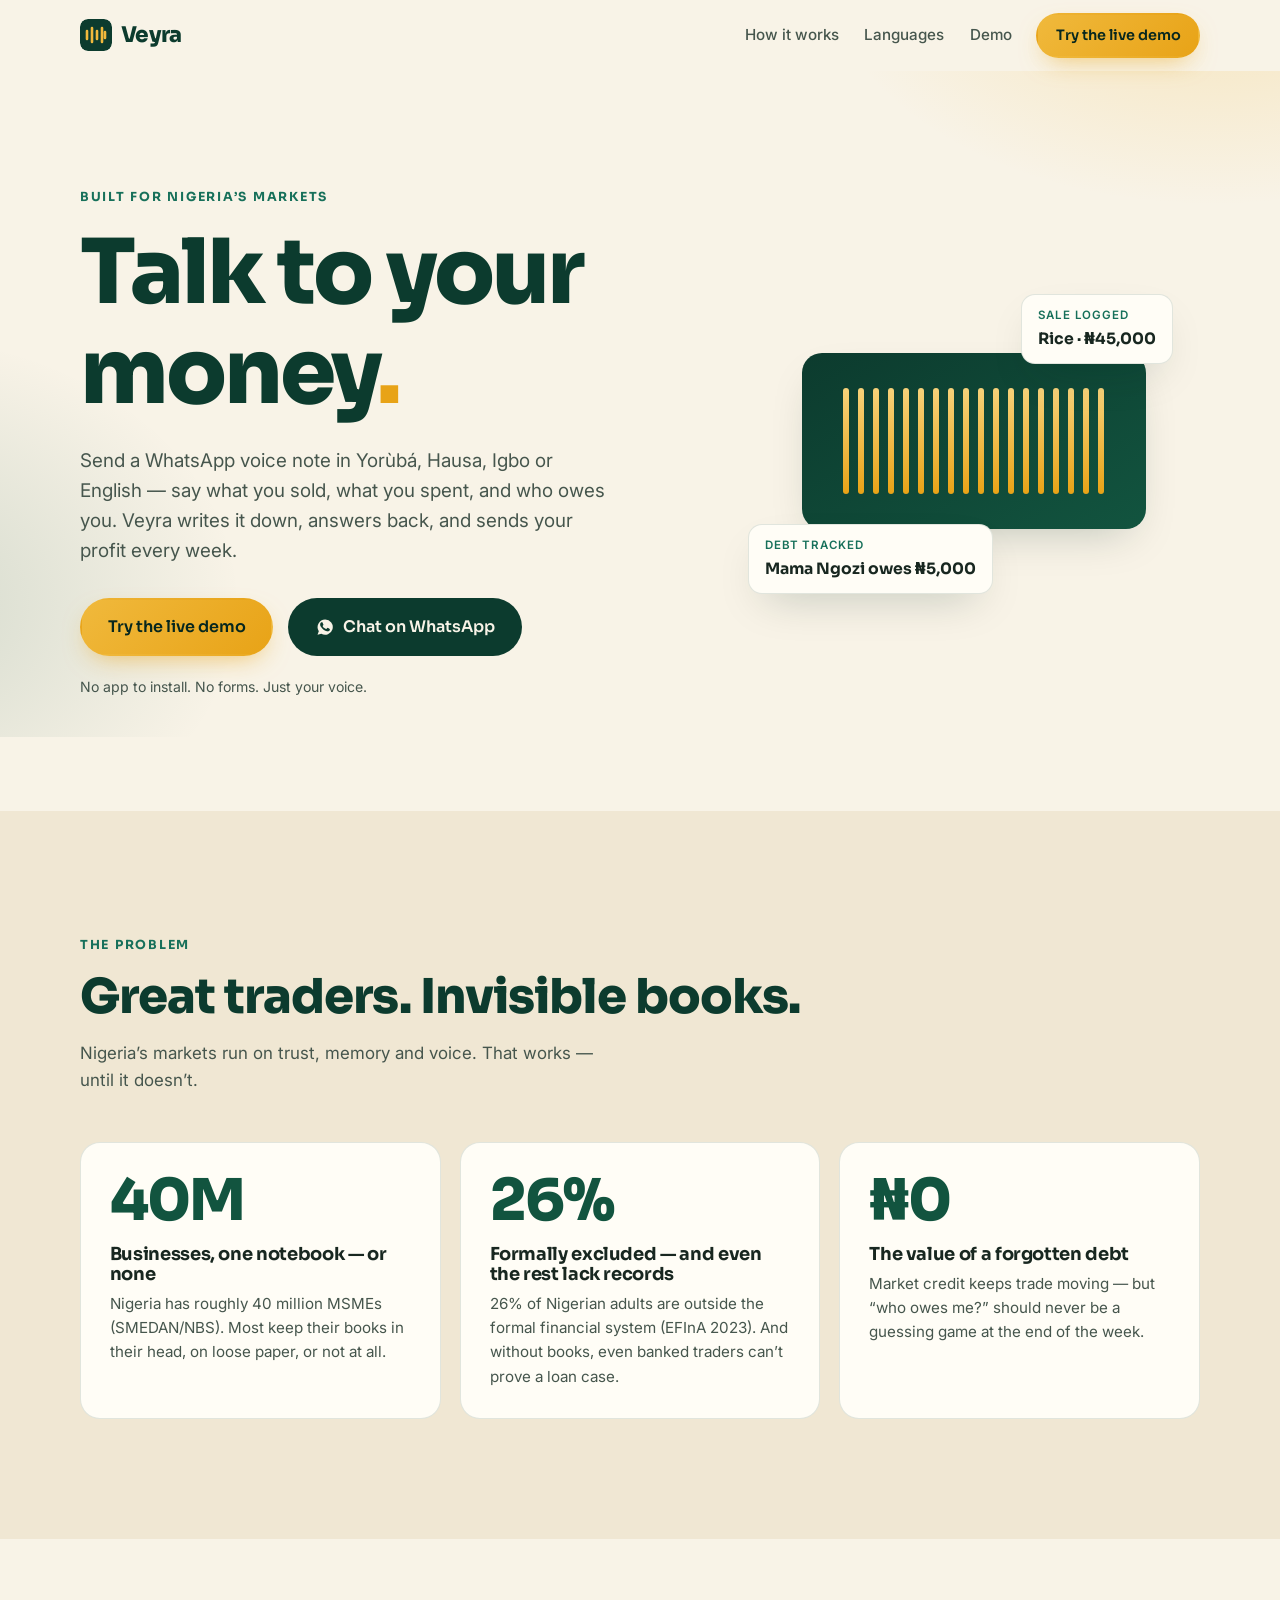
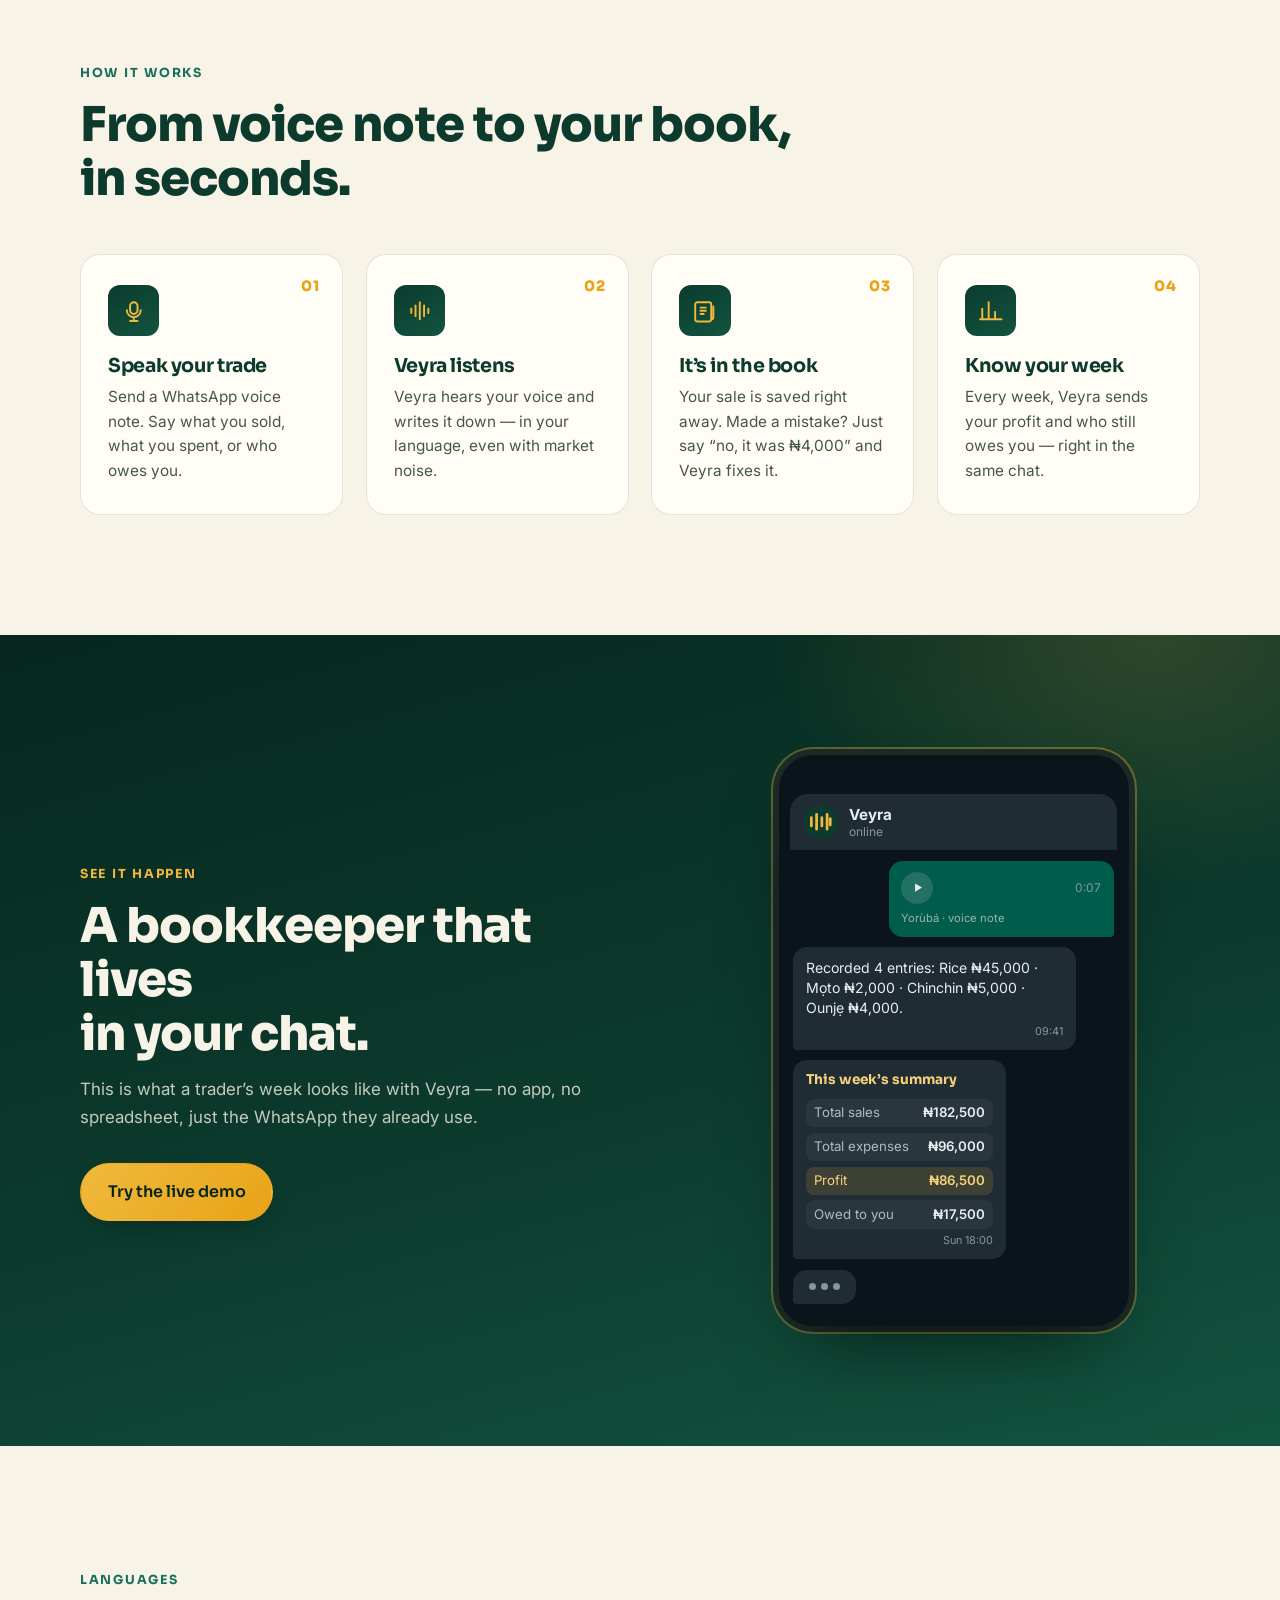
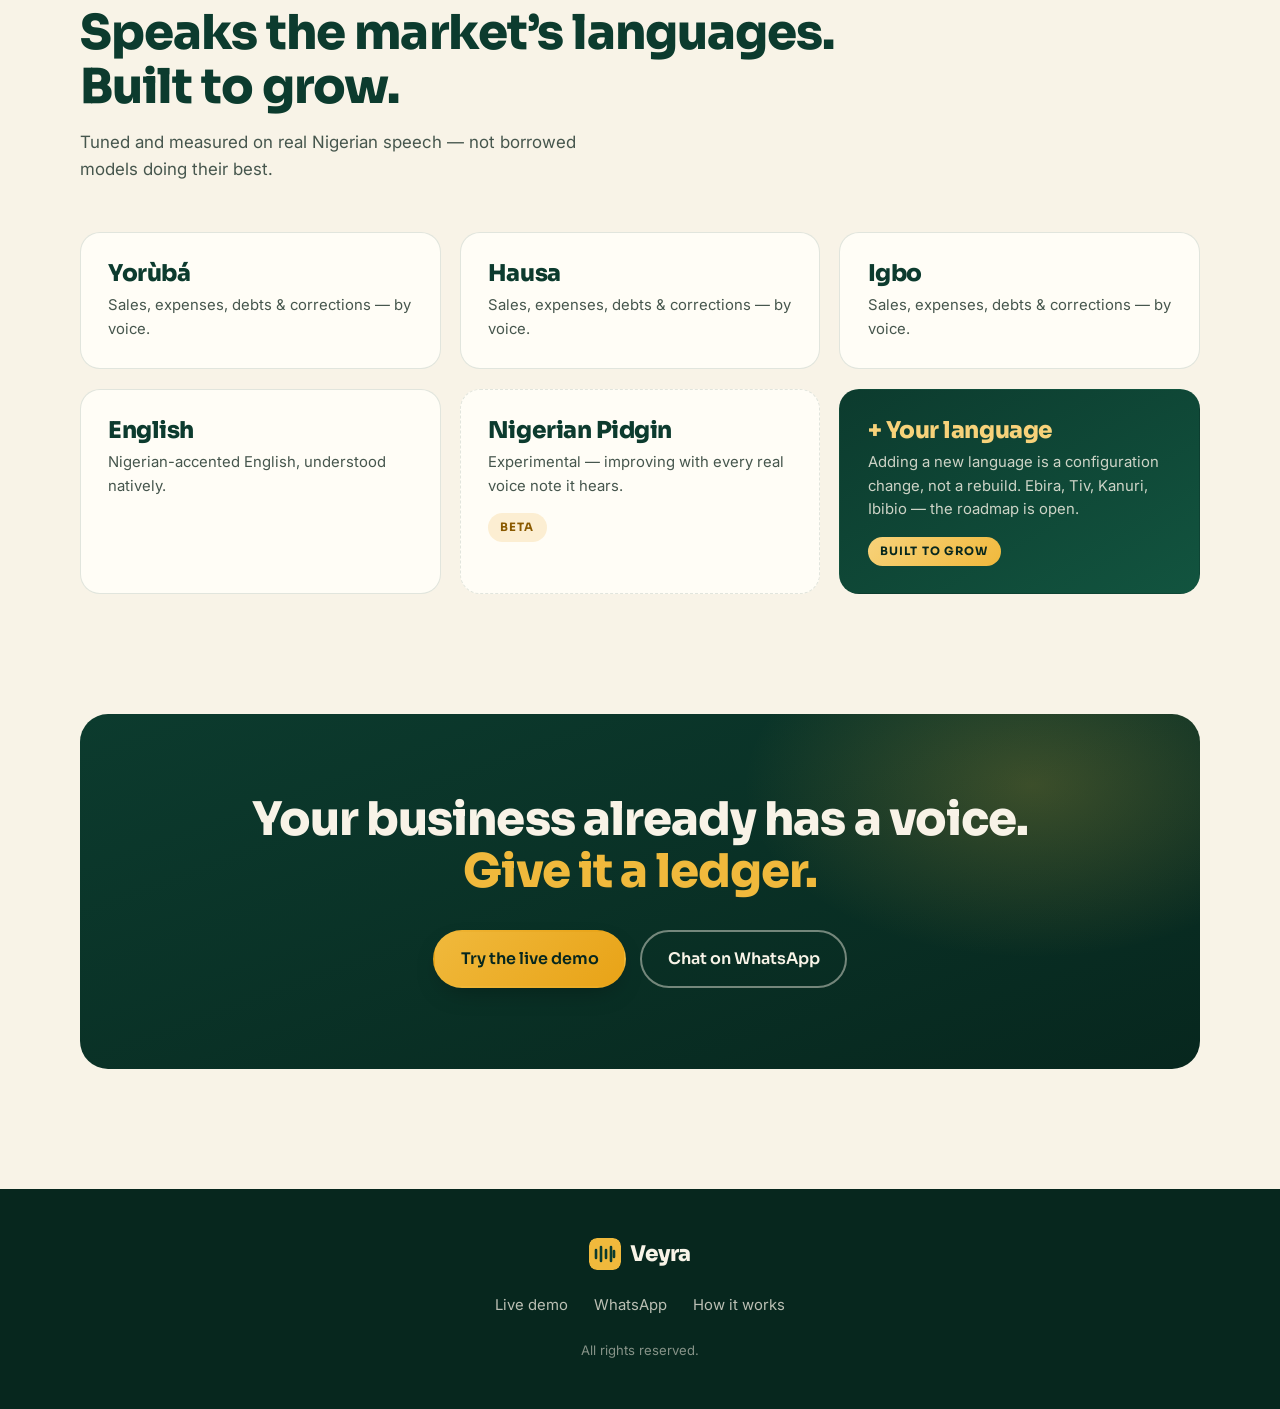
==== site/index.html @ c00db1eb "Build out Veyra: intents, debts, Yoruba support, WER validation, landing page - Rule-based intent cl" ====
<!DOCTYPE html>
<html lang="en">
<head>
  <meta charset="UTF-8" />
  <meta name="viewport" content="width=device-width, initial-scale=1.0" />
  <title>Veyra — Talk to your money</title>
  <meta name="description" content="Veyra is a WhatsApp voice-note bookkeeper for Nigerian market traders. Speak in Yorùbá, Hausa, Igbo or English — Veyra logs sales, expenses and debts, and sends a weekly profit summary." />

  <link rel="preconnect" href="https://fonts.googleapis.com" />
  <link rel="preconnect" href="https://fonts.gstatic.com" crossorigin />
  <link href="https://fonts.googleapis.com/css2?family=Sora:wght@400;600;700;800&family=Inter:wght@400;500;600&display=swap" rel="stylesheet" />
  <link rel="stylesheet" href="styles.css" />
  <link rel="icon" href="data:image/svg+xml,%3Csvg xmlns='http://www.w3.org/2000/svg' viewBox='0 0 32 32'%3E%3Crect width='32' height='32' rx='8' fill='%230C3B2E'/%3E%3Cpath d='M7 12v8M12 9v14M17 12v8M22 9v14M25 13v6' stroke='%23F0B93C' stroke-width='2.6' stroke-linecap='round'/%3E%3C/svg%3E" />
</head>
<body>

  <!-- ======================= Header ======================= -->
  <header class="site-header" id="siteHeader">
    <div class="container header-inner">
      <a class="wordmark" href="#top" aria-label="Veyra home">
        <svg class="wordmark-mark" viewBox="0 0 32 32" aria-hidden="true">
          <rect width="32" height="32" rx="8" fill="#0C3B2E"/>
          <path d="M7 12v8M12 9v14M17 12v8M22 9v14M25 13v6" stroke="#F0B93C" stroke-width="2.6" stroke-linecap="round"/>
        </svg>
        <span class="wordmark-text">Veyra</span>
      </a>
      <nav class="header-nav" aria-label="Primary">
        <a href="#how">How it works</a>
        <a href="#languages">Languages</a>
        <a href="#demo-teaser">Demo</a>
      </nav>
      <a class="btn btn-small btn-primary" href="/demo">Try the live demo</a>
    </div>
  </header>

  <main id="top">

    <!-- ======================= 1. Hero ======================= -->
    <section class="hero">
      <div class="hero-glow" aria-hidden="true"></div>
      <div class="container hero-inner">
        <div class="hero-copy">
          <p class="eyebrow reveal">Built for Nigeria&rsquo;s markets</p>
          <h1 class="hero-title reveal">Talk to your<br />money<span class="gold-dot">.</span></h1>
          <p class="hero-sub reveal">
            Send a WhatsApp voice note in Yorùbá, Hausa, Igbo or English — say what you
            sold, what you spent, and who owes you. Veyra writes it down, answers back,
            and sends your profit every week.
          </p>
          <div class="hero-ctas reveal">
            <a class="btn btn-primary" href="/demo">Try the live demo</a>
            <!-- TODO(placeholder): replace href="#" with your wa.me link, e.g. https://wa.me/234XXXXXXXXXX -->
            <a class="btn btn-whatsapp" href="#" data-whatsapp-placeholder>
              <svg viewBox="0 0 24 24" aria-hidden="true"><path fill="currentColor" d="M12.04 2a9.9 9.9 0 0 0-8.4 15.2L2 22l4.9-1.6A9.9 9.9 0 1 0 12.04 2Zm5.8 14.1c-.24.68-1.4 1.3-1.95 1.35-.5.05-1.13.24-3.8-.8-3.2-1.26-5.25-4.55-5.4-4.76-.16-.21-1.3-1.73-1.3-3.3 0-1.57.82-2.34 1.11-2.66.29-.32.64-.4.85-.4h.61c.2 0 .46-.07.71.55.26.64.87 2.2.95 2.36.08.16.13.35.02.56-.1.21-.16.34-.31.53-.16.19-.33.42-.47.56-.16.15-.32.32-.14.63.18.32.8 1.3 1.71 2.12 1.18 1.05 2.17 1.37 2.48 1.53.31.15.5.13.68-.08.19-.21.79-.9.99-1.22.21-.31.42-.26.7-.15.29.1 1.83.86 2.14 1.02.32.16.53.24.6.37.08.14.08.79-.16 1.57Z"/></svg>
              Chat on WhatsApp
            </a>
          </div>
          <p class="hero-note reveal">No app to install. No forms. Just your voice.</p>
        </div>

        <div class="hero-art reveal" aria-hidden="true">
          <div class="hero-wave">
            <span></span><span></span><span></span><span></span><span></span><span></span>
            <span></span><span></span><span></span><span></span><span></span><span></span>
            <span></span><span></span><span></span><span></span><span></span><span></span>
          </div>
          <div class="float-card float-card-a">
            <span class="float-card-label">Sale logged</span>
            <strong>Rice &middot; ₦45,000</strong>
          </div>
          <div class="float-card float-card-b">
            <span class="float-card-label">Debt tracked</span>
            <strong>Mama Ngozi owes ₦5,000</strong>
          </div>
        </div>
      </div>
    </section>

    <!-- ======================= 2. Problem / stats ======================= -->
    <section class="section problem">
      <div class="container">
        <p class="eyebrow reveal">The problem</p>
        <h2 class="section-title reveal">Great traders. Invisible books.</h2>
        <p class="section-sub reveal">
          Nigeria&rsquo;s markets run on trust, memory and voice. That works — until it doesn&rsquo;t.
        </p>
        <div class="stat-grid">
          <article class="stat-card reveal">
            <span class="stat-number"><span class="counter" data-target="40" data-suffix="M">0</span></span>
            <h3>Businesses, one notebook — or none</h3>
            <p>Nigeria has roughly 40 million MSMEs (SMEDAN/NBS). Most keep their books in their head, on loose paper, or not at all.</p>
          </article>
          <article class="stat-card reveal">
            <span class="stat-number"><span class="counter" data-target="26" data-suffix="%">0</span></span>
            <h3>Formally excluded — and even the rest lack records</h3>
            <p>26% of Nigerian adults are outside the formal financial system (EFInA 2023). And without books, even banked traders can&rsquo;t prove a loan case.</p>
          </article>
          <article class="stat-card reveal">
            <span class="stat-number"><span class="counter" data-target="0" data-prefix="₦">₦0</span></span>
            <h3>The value of a forgotten debt</h3>
            <p>Market credit keeps trade moving — but &ldquo;who owes me?&rdquo; should never be a guessing game at the end of the week.</p>
          </article>
        </div>
      </div>
    </section>

    <!-- ======================= 3. How it works ======================= -->
    <section class="section how" id="how">
      <div class="container">
        <p class="eyebrow reveal">How it works</p>
        <h2 class="section-title reveal">From voice note to your book,<br />in seconds.</h2>
        <ol class="steps">
          <li class="step reveal">
            <div class="step-icon">
              <svg viewBox="0 0 24 24" aria-hidden="true"><path fill="none" stroke="currentColor" stroke-width="1.8" stroke-linecap="round" stroke-linejoin="round" d="M12 15a3.5 3.5 0 0 0 3.5-3.5v-4a3.5 3.5 0 0 0-7 0v4A3.5 3.5 0 0 0 12 15Zm6.5-3.5a6.5 6.5 0 0 1-13 0M12 18v3.5M8.5 21.5h7"/></svg>
            </div>
            <h3>Speak your trade</h3>
            <p>Send a WhatsApp voice note. Say what you sold, what you spent, or who owes you.</p>
          </li>
          <li class="step reveal">
            <div class="step-icon">
              <svg viewBox="0 0 24 24" aria-hidden="true"><path fill="none" stroke="currentColor" stroke-width="1.8" stroke-linecap="round" d="M4 10v4M8 7v10M12 4v16M16 7v10M20 10v4"/></svg>
            </div>
            <h3>Veyra listens</h3>
            <p>Veyra hears your voice and writes it down — in your language, even with market noise.</p>
          </li>
          <li class="step reveal">
            <div class="step-icon">
              <svg viewBox="0 0 24 24" aria-hidden="true"><path fill="none" stroke="currentColor" stroke-width="1.8" stroke-linecap="round" stroke-linejoin="round" d="M5 4h11a2 2 0 0 1 2 2v14a2 2 0 0 0 2-2V8M5 4a2 2 0 0 0-2 2v14a2 2 0 0 0 2 2h11a2 2 0 0 0 2-2V6a2 2 0 0 0-2-2H5Zm3 5h5M8 12h5M8 15h3"/></svg>
            </div>
            <h3>It&rsquo;s in the book</h3>
            <p>Your sale is saved right away. Made a mistake? Just say &ldquo;no, it was ₦4,000&rdquo; and Veyra fixes it.</p>
          </li>
          <li class="step reveal">
            <div class="step-icon">
              <svg viewBox="0 0 24 24" aria-hidden="true"><path fill="none" stroke="currentColor" stroke-width="1.8" stroke-linecap="round" stroke-linejoin="round" d="M4 20V10M10 20V4M16 20v-7M22 20H2"/></svg>
            </div>
            <h3>Know your week</h3>
            <p>Every week, Veyra sends your profit and who still owes you — right in the same chat.</p>
          </li>
        </ol>
      </div>
    </section>

    <!-- ======================= 4. Live demo teaser ======================= -->
    <section class="section demo-teaser" id="demo-teaser">
      <div class="container demo-inner">
        <div class="demo-copy">
          <p class="eyebrow light reveal">See it happen</p>
          <h2 class="section-title reveal">A bookkeeper that lives<br />in your chat.</h2>
          <p class="section-sub light reveal">
            This is what a trader&rsquo;s week looks like with Veyra — no app, no spreadsheet,
            just the WhatsApp they already use.
          </p>
          <a class="btn btn-gold reveal" href="/demo">Try the live demo</a>
        </div>

        <div class="phone reveal" aria-label="Mockup of a WhatsApp conversation with Veyra">
          <div class="phone-notch" aria-hidden="true"></div>
          <div class="phone-header">
            <span class="phone-avatar" aria-hidden="true">
              <svg viewBox="0 0 32 32"><rect width="32" height="32" rx="8" fill="#0C3B2E"/><path d="M7 12v8M12 9v14M17 12v8M22 9v14M25 13v6" stroke="#F0B93C" stroke-width="2.6" stroke-linecap="round"/></svg>
            </span>
            <div class="phone-header-text">
              <strong>Veyra</strong>
              <span>online</span>
            </div>
          </div>
          <div class="chat">
            <div class="bubble bubble-out">
              <div class="vn">
                <span class="vn-play" aria-hidden="true">
                  <svg viewBox="0 0 24 24"><path fill="currentColor" d="M8 5.5v13l11-6.5-11-6.5Z"/></svg>
                </span>
                <span class="vn-wave" aria-hidden="true">
                  <i></i><i></i><i></i><i></i><i></i><i></i><i></i><i></i><i></i><i></i>
                  <i></i><i></i><i></i><i></i><i></i><i></i><i></i><i></i><i></i><i></i>
                </span>
                <span class="vn-meta">0:07</span>
              </div>
              <span class="bubble-tag">Yorùbá &middot; voice note</span>
            </div>
            <div class="bubble bubble-in">
              Recorded 4 entries: Rice ₦45,000 &middot; Mọto ₦2,000 &middot; Chinchin ₦5,000 &middot; Ounjẹ ₦4,000.
              <span class="bubble-time">09:41</span>
            </div>
            <div class="bubble bubble-in bubble-card">
              <strong>This week&rsquo;s summary</strong>
              <div class="mini-ledger">
                <div><span>Total sales</span><b>₦182,500</b></div>
                <div><span>Total expenses</span><b>₦96,000</b></div>
                <div class="profit"><span>Profit</span><b>₦86,500</b></div>
                <div><span>Owed to you</span><b>₦17,500</b></div>
              </div>
              <span class="bubble-time">Sun 18:00</span>
            </div>
            <div class="bubble bubble-in bubble-typing" aria-hidden="true">
              <i></i><i></i><i></i>
            </div>
          </div>
        </div>
      </div>
    </section>

    <!-- ======================= 5. Languages ======================= -->
    <section class="section languages" id="languages">
      <div class="container">
        <p class="eyebrow reveal">Languages</p>
        <h2 class="section-title reveal">Speaks the market&rsquo;s languages.<br />Built to grow.</h2>
        <p class="section-sub reveal">
          Tuned and measured on real Nigerian speech — not borrowed models doing their best.
        </p>
        <div class="lang-grid">
          <article class="lang-card reveal">
            <h3>Yorùbá</h3>
            <p>Sales, expenses, debts &amp; corrections — by voice.</p>
          </article>
          <article class="lang-card reveal">
            <h3>Hausa</h3>
            <p>Sales, expenses, debts &amp; corrections — by voice.</p>
          </article>
          <article class="lang-card reveal">
            <h3>Igbo</h3>
            <p>Sales, expenses, debts &amp; corrections — by voice.</p>
          </article>
          <article class="lang-card reveal">
            <h3>English</h3>
            <p>Nigerian-accented English, understood natively.</p>
          </article>
          <article class="lang-card lang-card-soon reveal">
            <h3>Nigerian Pidgin</h3>
            <p>Experimental — improving with every real voice note it hears.</p>
            <span class="lang-badge lang-badge-beta">Beta</span>
          </article>
          <article class="lang-card lang-card-grow reveal">
            <h3>+ Your language</h3>
            <p>Adding a new language is a configuration change, not a rebuild. Ebira, Tiv, Kanuri, Ibibio — the roadmap is open.</p>
            <span class="lang-badge lang-badge-gold">Built to grow</span>
          </article>
        </div>
      </div>
    </section>

    <!-- ======================= Final CTA ======================= -->
    <section class="section final-cta">
      <div class="container final-cta-inner reveal">
        <h2>Your business already has a voice.<br /><span class="gold-text">Give it a ledger.</span></h2>
        <div class="hero-ctas">
          <a class="btn btn-gold" href="/demo">Try the live demo</a>
          <!-- TODO(placeholder): replace href="#" with your wa.me link -->
          <a class="btn btn-outline-light" href="#" data-whatsapp-placeholder>Chat on WhatsApp</a>
        </div>
      </div>
    </section>

  </main>

  <!-- ======================= Footer ======================= -->
  <footer class="site-footer">
    <div class="container footer-inner">
      <a class="wordmark wordmark-light" href="#top" aria-label="Veyra home">
        <svg class="wordmark-mark" viewBox="0 0 32 32" aria-hidden="true">
          <rect width="32" height="32" rx="8" fill="#F0B93C"/>
          <path d="M7 12v8M12 9v14M17 12v8M22 9v14M25 13v6" stroke="#0C3B2E" stroke-width="2.6" stroke-linecap="round"/>
        </svg>
        <span class="wordmark-text">Veyra</span>
      </a>
      <nav class="footer-nav" aria-label="Footer">
        <a href="/demo">Live demo</a>
        <!-- TODO(placeholder): replace href="#" with your wa.me link -->
        <a href="#" data-whatsapp-placeholder>WhatsApp</a>
        <a href="#how">How it works</a>
      </nav>
      <p class="footer-note">All rights reserved.</p>
    </div>
  </footer>

  <script src="site.js"></script>
</body>
</html>
---- site/styles.css ----
/* ============================================================
   Veyra — landing page
   Palette: deep green / gold on warm cream. Mobile-first.
   ============================================================ */

:root {
  --green-900: #07271e;
  --green-800: #0c3b2e;
  --green-700: #12543f;
  --green-600: #17705a;
  --gold-500: #e8a317;
  --gold-400: #f0b93c;
  --gold-300: #f7d27a;
  --cream: #f8f3e7;
  --cream-deep: #f0e7d3;
  --card: #fffdf6;
  --ink: #182720;
  --ink-soft: #46564d;
  --line: rgba(12, 59, 46, 0.12);
  --shadow-soft: 0 18px 45px -18px rgba(7, 39, 30, 0.25);
  --radius: 20px;
  --font-display: "Sora", "Segoe UI", system-ui, sans-serif;
  --font-body: "Inter", "Segoe UI", system-ui, sans-serif;
}

* { margin: 0; padding: 0; box-sizing: border-box; }

html { scroll-behavior: smooth; }

body {
  font-family: var(--font-body);
  background: var(--cream);
  color: var(--ink);
  line-height: 1.6;
  -webkit-font-smoothing: antialiased;
  overflow-x: hidden;
}

h1, h2, h3 { font-family: var(--font-display); line-height: 1.12; letter-spacing: -0.02em; }

a { color: inherit; text-decoration: none; }

.container { width: min(1120px, 100% - 2.5rem); margin-inline: auto; }

/* ---------- Buttons ---------- */
.btn {
  display: inline-flex; align-items: center; justify-content: center; gap: 0.55rem;
  font-family: var(--font-display); font-weight: 600; font-size: 1rem;
  padding: 0.9rem 1.6rem; border-radius: 999px; border: 2px solid transparent;
  cursor: pointer; transition: transform 0.18s ease, box-shadow 0.18s ease, background 0.18s ease;
  will-change: transform;
}
.btn:hover { transform: translateY(-2px); }
.btn:active { transform: translateY(0); }
.btn svg { width: 1.15rem; height: 1.15rem; flex: none; }

.btn-primary {
  background: linear-gradient(135deg, var(--gold-400), var(--gold-500));
  color: var(--green-900);
  box-shadow: 0 10px 26px -10px rgba(232, 163, 23, 0.65);
}
.btn-primary:hover { box-shadow: 0 16px 32px -10px rgba(232, 163, 23, 0.75); }

.btn-whatsapp { background: var(--green-800); color: var(--cream); }
.btn-whatsapp:hover { background: var(--green-700); }

.btn-gold {
  background: linear-gradient(135deg, var(--gold-400), var(--gold-500));
  color: var(--green-900);
  box-shadow: 0 10px 26px -10px rgba(0, 0, 0, 0.35);
}
.btn-outline-light { border-color: rgba(248, 243, 231, 0.45); color: var(--cream); }
.btn-outline-light:hover { background: rgba(248, 243, 231, 0.1); }
.btn-small { padding: 0.55rem 1.1rem; font-size: 0.9rem; }

/* ---------- Eyebrow / section headings ---------- */
.eyebrow {
  display: inline-block; font-family: var(--font-display);
  font-size: 0.78rem; font-weight: 700; letter-spacing: 0.14em;
  text-transform: uppercase; color: var(--green-600); margin-bottom: 0.9rem;
}
.eyebrow.light { color: var(--gold-400); }

.section { padding: clamp(4.5rem, 10vw, 7.5rem) 0; }
.section-title { font-size: clamp(1.9rem, 5vw, 3rem); font-weight: 800; color: var(--green-800); }
.section-sub { max-width: 34rem; margin-top: 1rem; color: var(--ink-soft); font-size: 1.06rem; }
.section-sub.light { color: rgba(248, 243, 231, 0.78); }

/* ---------- Header ---------- */
.site-header {
  position: sticky; top: 0; z-index: 50;
  background: rgba(248, 243, 231, 0.82);
  backdrop-filter: blur(14px); -webkit-backdrop-filter: blur(14px);
  border-bottom: 1px solid transparent;
  transition: border-color 0.25s ease;
}
.site-header.scrolled { border-bottom-color: var(--line); }

.header-inner { display: flex; align-items: center; gap: 1.5rem; padding: 0.8rem 0; }

.wordmark { display: inline-flex; align-items: center; gap: 0.55rem; }
.wordmark-mark { width: 2rem; height: 2rem; border-radius: 8px; }
.wordmark-text { font-family: var(--font-display); font-weight: 800; font-size: 1.35rem; color: var(--green-800); letter-spacing: -0.02em; }
.wordmark-light .wordmark-text { color: var(--cream); }

.header-nav { display: none; gap: 1.6rem; margin-left: auto; font-weight: 500; font-size: 0.95rem; color: var(--ink-soft); }
.header-nav a:hover { color: var(--green-700); }
.header-inner .btn { margin-left: auto; }
.header-nav ~ .btn { margin-left: 0; }

/* ---------- Hero ---------- */
.hero { position: relative; padding: clamp(4rem, 9vw, 7rem) 0 clamp(4rem, 9vw, 7rem); overflow: hidden; }

.hero-glow {
  position: absolute; inset: -30% -20% auto; height: 120%;
  background:
    radial-gradient(38rem 24rem at 82% 12%, rgba(240, 185, 60, 0.28), transparent 65%),
    radial-gradient(34rem 26rem at 8% 85%, rgba(18, 84, 63, 0.16), transparent 65%);
  pointer-events: none;
}

.hero-inner { position: relative; display: grid; gap: 3.5rem; }

.hero-title {
  font-size: clamp(3rem, 11vw, 5.6rem); font-weight: 800; color: var(--green-800);
  letter-spacing: -0.035em;
}
.gold-dot { color: var(--gold-500); }

.hero-sub { max-width: 33rem; margin-top: 1.4rem; font-size: clamp(1.02rem, 2.4vw, 1.18rem); color: var(--ink-soft); }

.hero-ctas { display: flex; flex-wrap: wrap; gap: 0.9rem; margin-top: 2rem; }
.hero-note { margin-top: 1.2rem; font-size: 0.88rem; color: var(--ink-soft); }

/* Hero art: animated waveform + floating cards */
.hero-art { position: relative; min-height: 15rem; display: grid; place-items: center; }

.hero-wave {
  display: flex; align-items: center; gap: 7px; height: 9rem;
  padding: 1.6rem 2rem; border-radius: var(--radius);
  background: linear-gradient(150deg, var(--green-800), var(--green-700));
  box-shadow: var(--shadow-soft);
}
.hero-wave span {
  width: 6px; height: 100%; border-radius: 99px;
  background: linear-gradient(180deg, var(--gold-300), var(--gold-500));
  transform-origin: center;
  animation: pulse-bar 1.3s ease-in-out infinite;
}
.hero-wave span:nth-child(odd)  { animation-duration: 1.15s; }
.hero-wave span:nth-child(3n)   { animation-duration: 0.95s; animation-delay: 0.12s; }
.hero-wave span:nth-child(4n)   { animation-delay: 0.28s; }
.hero-wave span:nth-child(5n)   { animation-delay: 0.42s; }

@keyframes pulse-bar {
  0%, 100% { transform: scaleY(0.3); }
  50%      { transform: scaleY(1); }
}

.float-card {
  position: absolute; display: grid; gap: 0.15rem;
  background: var(--card); border: 1px solid var(--line); border-radius: 14px;
  padding: 0.7rem 1rem; box-shadow: var(--shadow-soft);
  animation: float-y 5.5s ease-in-out infinite;
}
.float-card-label { font-size: 0.72rem; text-transform: uppercase; letter-spacing: 0.08em; color: var(--green-600); font-weight: 600; }
.float-card strong { font-family: var(--font-display); font-size: 0.98rem; color: var(--ink); }
.float-card-a { top: 4%; right: 2%; }
.float-card-b { bottom: 2%; left: 0; animation-delay: 2.6s; }

@keyframes float-y {
  0%, 100% { transform: translateY(0); }
  50%      { transform: translateY(-12px); }
}

/* ---------- Problem / stats ---------- */
.problem { background: var(--cream-deep); }

.stat-grid { display: grid; gap: 1.2rem; margin-top: 3rem; }

.stat-card {
  background: var(--card); border: 1px solid var(--line);
  border-radius: var(--radius); padding: 1.8rem;
  transition: transform 0.2s ease, box-shadow 0.2s ease;
}
.stat-card:hover { transform: translateY(-4px); box-shadow: var(--shadow-soft); }

.stat-number {
  display: block; font-family: var(--font-display);
  font-size: clamp(2.6rem, 7vw, 3.6rem); font-weight: 800;
  color: var(--green-700); letter-spacing: -0.03em; line-height: 1;
  margin-bottom: 0.9rem;
}
.stat-card h3 { font-size: 1.12rem; font-weight: 700; color: var(--ink); margin-bottom: 0.5rem; }
.stat-card p { font-size: 0.95rem; color: var(--ink-soft); }

/* ---------- How it works ---------- */
.steps {
  list-style: none; display: grid; gap: 1.4rem;
  margin-top: 3rem; counter-reset: step;
}
.step {
  position: relative; background: var(--card);
  border: 1px solid var(--line); border-radius: var(--radius);
  padding: 1.9rem 1.7rem;
  transition: transform 0.2s ease, box-shadow 0.2s ease;
}
.step:hover { transform: translateY(-4px); box-shadow: var(--shadow-soft); }
.step::before {
  counter-increment: step; content: counter(step, decimal-leading-zero);
  position: absolute; top: 1.3rem; right: 1.4rem;
  font-family: var(--font-display); font-weight: 800; font-size: 0.9rem;
  color: var(--gold-500); letter-spacing: 0.06em;
}
.step-icon {
  width: 3.2rem; height: 3.2rem; border-radius: 12px;
  display: grid; place-items: center;
  background: linear-gradient(150deg, var(--green-800), var(--green-700));
  color: var(--gold-400); margin-bottom: 1.2rem;
}
.step-icon svg { width: 1.6rem; height: 1.6rem; }
.step h3 { font-size: 1.2rem; font-weight: 700; color: var(--green-800); margin-bottom: 0.5rem; }
.step p { font-size: 0.96rem; color: var(--ink-soft); }

/* ---------- Demo teaser ---------- */
.demo-teaser {
  background:
    radial-gradient(40rem 26rem at 90% 0%, rgba(240, 185, 60, 0.16), transparent 60%),
    linear-gradient(165deg, var(--green-900), var(--green-800) 55%, var(--green-700));
  color: var(--cream);
}
.demo-teaser .section-title { color: var(--cream); }

.demo-inner { display: grid; gap: 3.5rem; align-items: center; }
.demo-copy .btn-gold { margin-top: 2rem; }

/* Phone mock */
.phone {
  position: relative; width: min(350px, 100%); margin-inline: auto;
  background: #0b141a; border-radius: 34px; padding: 0.9rem 0.9rem 1.4rem;
  box-shadow: 0 40px 80px -30px rgba(0, 0, 0, 0.6), 0 0 0 6px #1d2b26, 0 0 0 8px rgba(240, 185, 60, 0.35);
}
.phone-notch {
  width: 42%; height: 1.35rem; margin: 0 auto 0.6rem;
  background: #0b141a; border-radius: 0 0 18px 18px;
}
.phone-header {
  display: flex; align-items: center; gap: 0.7rem;
  background: #1f2c34; border-radius: 18px 18px 0 0;
  padding: 0.7rem 0.9rem; margin: -0.4rem -0.2rem 0.7rem;
}
.phone-avatar svg { width: 2.1rem; height: 2.1rem; border-radius: 50%; display: block; }
.phone-header-text { display: grid; line-height: 1.25; }
.phone-header-text strong { font-size: 0.95rem; color: #e9edef; }
.phone-header-text span { font-size: 0.75rem; color: #8696a0; }

.chat { display: grid; gap: 0.65rem; }

.bubble {
  position: relative; max-width: 88%; padding: 0.65rem 0.8rem;
  border-radius: 14px; font-size: 0.88rem; line-height: 1.45;
  animation: bubble-in 0.5s cubic-bezier(0.2, 0.9, 0.3, 1.2) backwards;
}
.bubble:nth-of-type(1) { animation-delay: 0.15s; }
.bubble:nth-of-type(2) { animation-delay: 0.55s; }
.bubble:nth-of-type(3) { animation-delay: 0.95s; }
.bubble:nth-of-type(4) { animation-delay: 1.4s; }

@keyframes bubble-in {
  from { opacity: 0; transform: translateY(14px) scale(0.96); }
  to   { opacity: 1; transform: translateY(0) scale(1); }
}

.bubble-out { justify-self: end; background: #005c4b; color: #e9edef; border-bottom-right-radius: 4px; }
.bubble-in  { justify-self: start; background: #1f2c34; color: #e9edef; border-bottom-left-radius: 4px; }

.bubble-time {
  display: block; text-align: right; margin-top: 0.3rem;
  font-size: 0.68rem; color: #8696a0;
}

/* voice note bubble */
.vn { display: flex; align-items: center; gap: 0.6rem; min-width: 200px; }
.vn-play {
  width: 2rem; height: 2rem; flex: none; border-radius: 50%;
  background: rgba(233, 237, 239, 0.15); display: grid; place-items: center;
}
.vn-play svg { width: 0.95rem; height: 0.95rem; color: #e9edef; }
.vn-wave { display: flex; align-items: center; gap: 3px; height: 1.6rem; flex: 1; }
.vn-wave i {
  width: 3px; border-radius: 99px; background: #53bdeb;
  animation: pulse-bar 1.1s ease-in-out infinite;
}
.vn-wave i:nth-child(2n)  { animation-delay: 0.15s; }
.vn-wave i:nth-child(3n)  { animation-delay: 0.3s; }
.vn-wave i:nth-child(5n)  { animation-delay: 0.45s; }
.vn-wave i:nth-child(7n)  { animation-duration: 0.9s; }
.vn-meta { font-size: 0.75rem; color: #8696a0; }
.bubble-tag { display: block; margin-top: 0.4rem; font-size: 0.7rem; color: #9fb3ad; }

/* summary card bubble */
.bubble-card strong { display: block; font-family: var(--font-display); font-size: 0.85rem; margin-bottom: 0.55rem; color: var(--gold-300); }
.mini-ledger { display: grid; gap: 0.35rem; }
.mini-ledger > div {
  display: flex; justify-content: space-between; gap: 1.2rem;
  font-size: 0.83rem; padding: 0.28rem 0.5rem; border-radius: 8px; background: rgba(233, 237, 239, 0.05);
}
.mini-ledger span { color: #aebac1; }
.mini-ledger b { color: #e9edef; font-weight: 600; }
.mini-ledger .profit { background: rgba(240, 185, 60, 0.14); }
.mini-ledger .profit span, .mini-ledger .profit b { color: var(--gold-300); }

/* typing indicator */
.bubble-typing { display: inline-flex; gap: 5px; padding: 0.85rem 1rem; }
.bubble-typing i {
  width: 7px; height: 7px; border-radius: 50%; background: #8696a0;
  animation: typing 1.2s ease-in-out infinite;
}
.bubble-typing i:nth-child(2) { animation-delay: 0.18s; }
.bubble-typing i:nth-child(3) { animation-delay: 0.36s; }
@keyframes typing {
  0%, 60%, 100% { transform: translateY(0); opacity: 0.5; }
  30%           { transform: translateY(-4px); opacity: 1; }
}

/* ---------- Languages ---------- */
.lang-grid { display: grid; gap: 1.2rem; margin-top: 3rem; }

.lang-card {
  background: var(--card); border: 1px solid var(--line);
  border-radius: var(--radius); padding: 1.7rem;
  display: grid; gap: 0.5rem; align-content: start;
  transition: transform 0.2s ease, box-shadow 0.2s ease;
}
.lang-card:hover { transform: translateY(-4px); box-shadow: var(--shadow-soft); }
.lang-card h3 { font-size: 1.45rem; font-weight: 800; color: var(--green-800); }
.lang-card p { font-size: 0.93rem; color: var(--ink-soft); }

.lang-badge {
  justify-self: start; margin-top: 0.4rem;
  font-family: var(--font-display); font-size: 0.72rem; font-weight: 700;
  letter-spacing: 0.1em; text-transform: uppercase;
  color: var(--green-700); background: rgba(18, 84, 63, 0.1);
  padding: 0.35rem 0.75rem; border-radius: 999px;
}
.lang-badge-beta { color: #8a5a00; background: rgba(232, 163, 23, 0.16); }
.lang-badge-gold { color: var(--green-900); background: linear-gradient(135deg, var(--gold-300), var(--gold-400)); }

.lang-card-soon { border-style: dashed; }
.lang-card-grow {
  background: linear-gradient(150deg, var(--green-800), var(--green-700));
  border-color: transparent;
}
.lang-card-grow h3 { color: var(--gold-300); }
.lang-card-grow p { color: rgba(248, 243, 231, 0.82); }

/* ---------- Final CTA ---------- */
.final-cta { padding-top: 0; }
.final-cta-inner {
  background:
    radial-gradient(30rem 18rem at 85% 20%, rgba(240, 185, 60, 0.22), transparent 60%),
    linear-gradient(160deg, var(--green-800), var(--green-900));
  border-radius: 28px; padding: clamp(2.8rem, 7vw, 5rem) clamp(1.6rem, 5vw, 4rem);
  text-align: center; color: var(--cream);
}
.final-cta-inner h2 { font-size: clamp(1.8rem, 5vw, 2.9rem); font-weight: 800; }
.gold-text { color: var(--gold-400); }
.final-cta .hero-ctas { justify-content: center; }

/* ---------- Footer ---------- */
.site-footer { background: var(--green-900); color: rgba(248, 243, 231, 0.75); padding: 3rem 0; }
.footer-inner { display: grid; gap: 1.4rem; justify-items: center; text-align: center; }
.footer-nav { display: flex; flex-wrap: wrap; gap: 1.6rem; justify-content: center; font-size: 0.93rem; }
.footer-nav a:hover { color: var(--gold-300); }
.footer-note { font-size: 0.82rem; opacity: 0.7; }

/* ---------- Reveal-on-scroll ---------- */
.reveal { opacity: 0; transform: translateY(26px); transition: opacity 0.7s ease, transform 0.7s cubic-bezier(0.2, 0.7, 0.3, 1); }
.reveal.is-visible { opacity: 1; transform: translateY(0); }

/* ============================================================
   Responsive — tablet & up
   ============================================================ */
@media (min-width: 640px) {
  .header-nav { display: flex; }
  .stat-grid { grid-template-columns: repeat(3, 1fr); }
  .steps { grid-template-columns: repeat(2, 1fr); }
  .lang-grid { grid-template-columns: repeat(2, 1fr); }
  .float-card-a { right: 6%; }
}

@media (min-width: 900px) {
  .hero-inner { grid-template-columns: 1.15fr 0.85fr; align-items: center; }
  .hero-art { min-height: 20rem; }
  .hero-wave { height: 11rem; gap: 9px; padding: 2.2rem 2.6rem; }
  .demo-inner { grid-template-columns: 1fr 0.9fr; gap: 5rem; }
  .steps { grid-template-columns: repeat(4, 1fr); }
  .lang-grid { grid-template-columns: repeat(3, 1fr); }
}

/* ---------- Reduced motion ---------- */
@media (prefers-reduced-motion: reduce) {
  html { scroll-behavior: auto; }
  .reveal { opacity: 1; transform: none; transition: none; }
  .hero-wave span, .vn-wave i, .float-card, .bubble-typing i { animation: none; }
  .bubble { animation: none; }
}
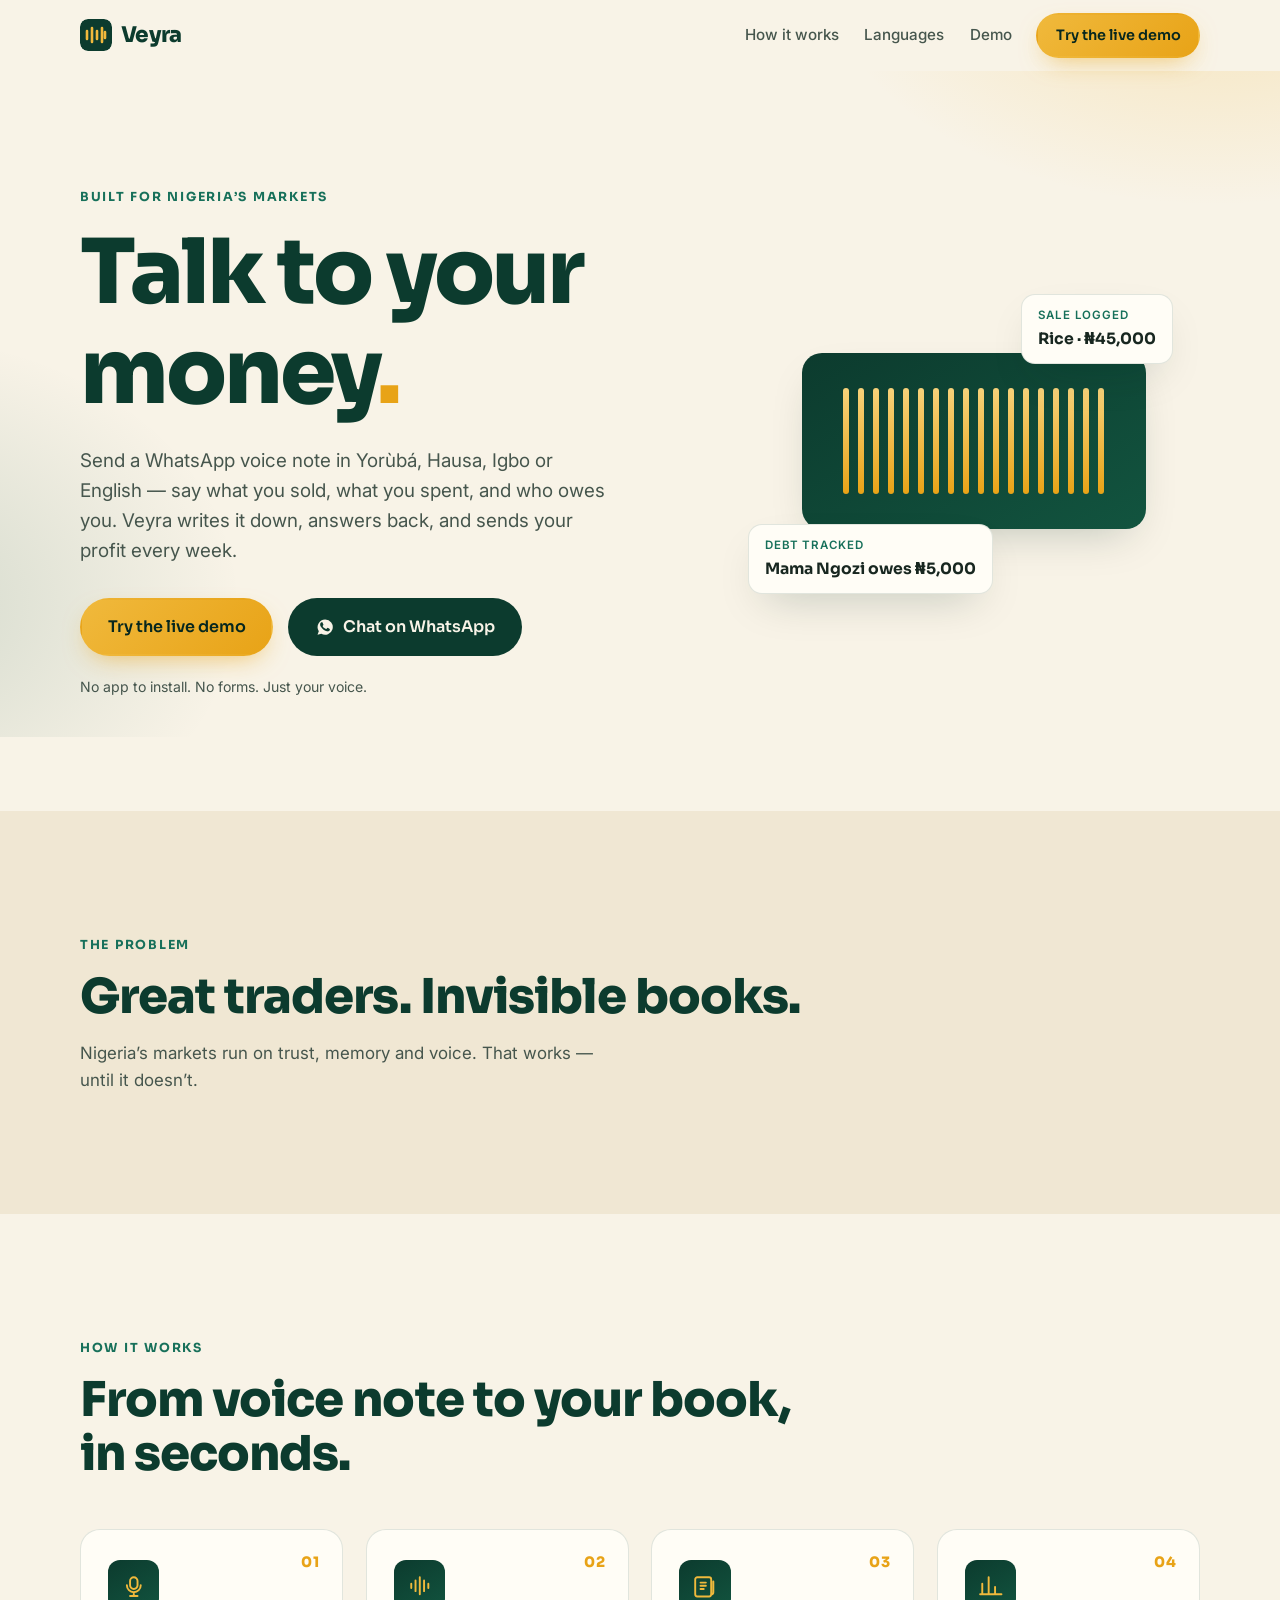
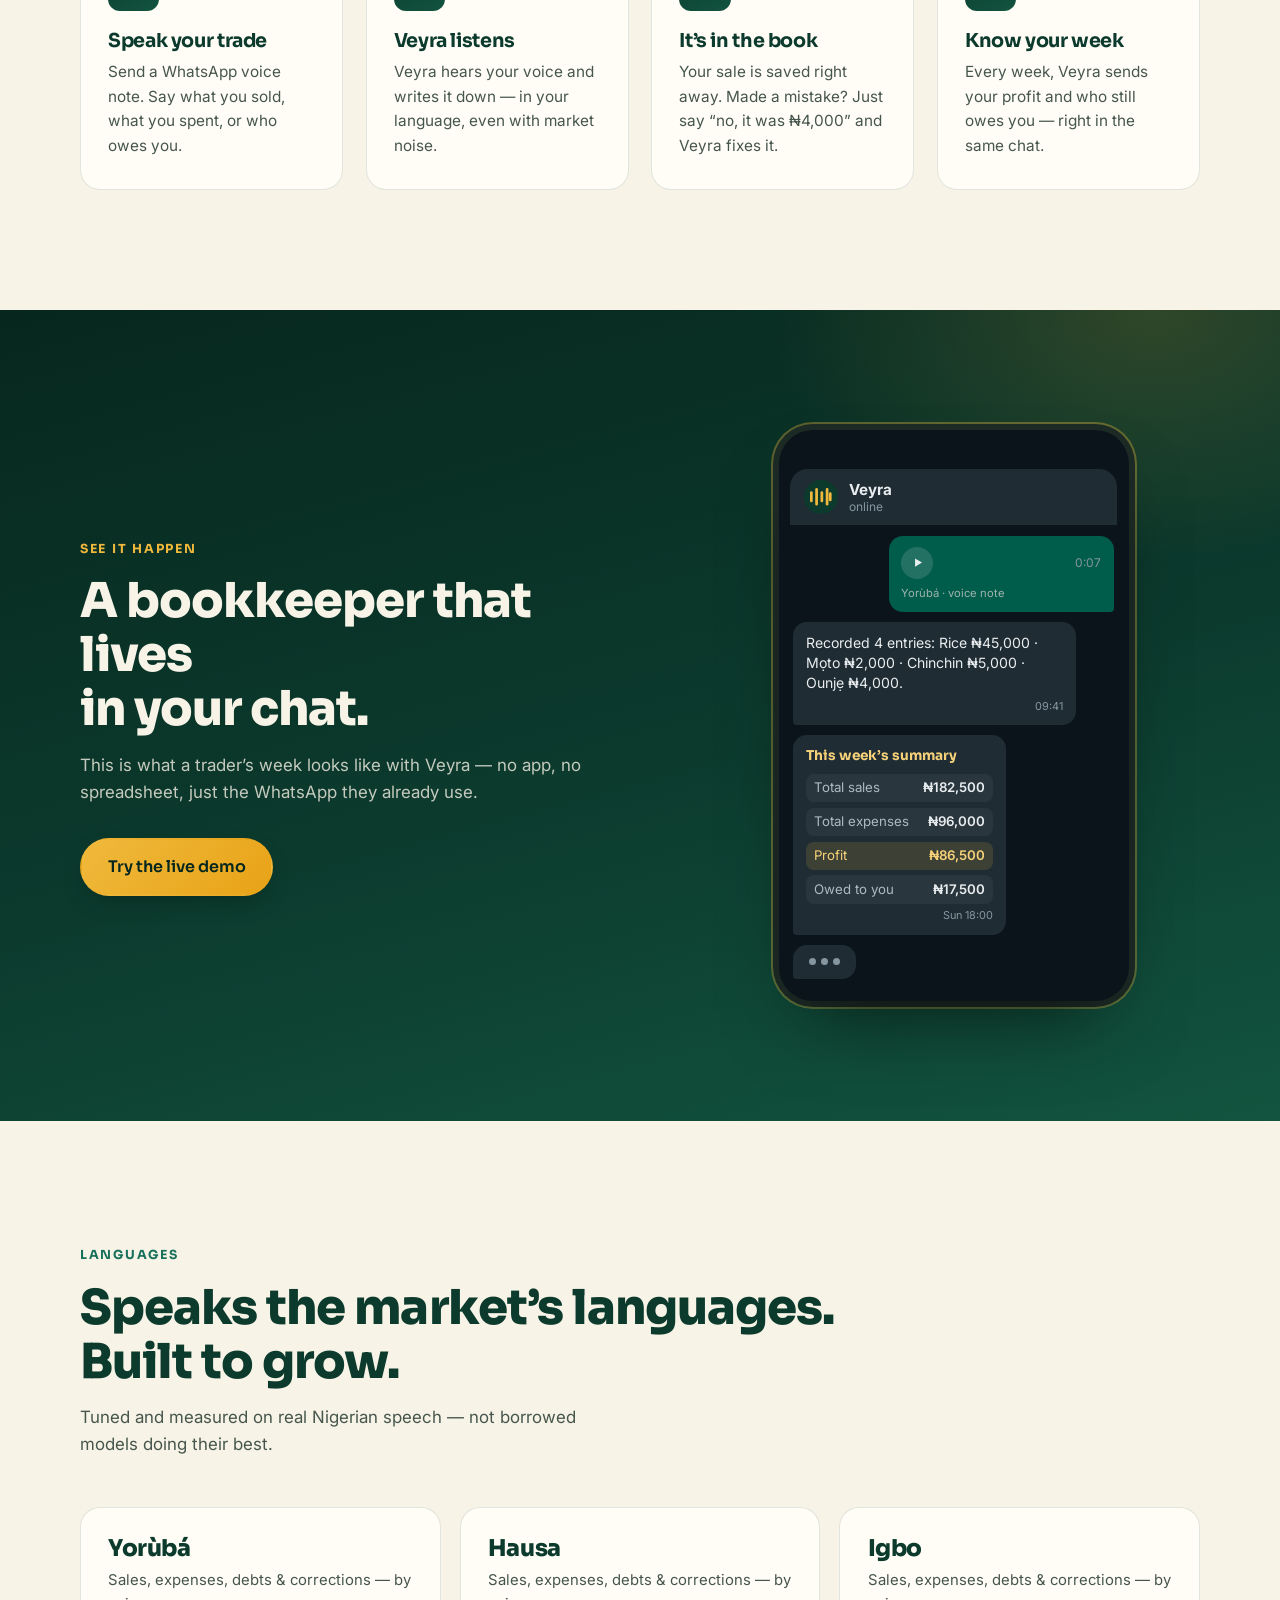
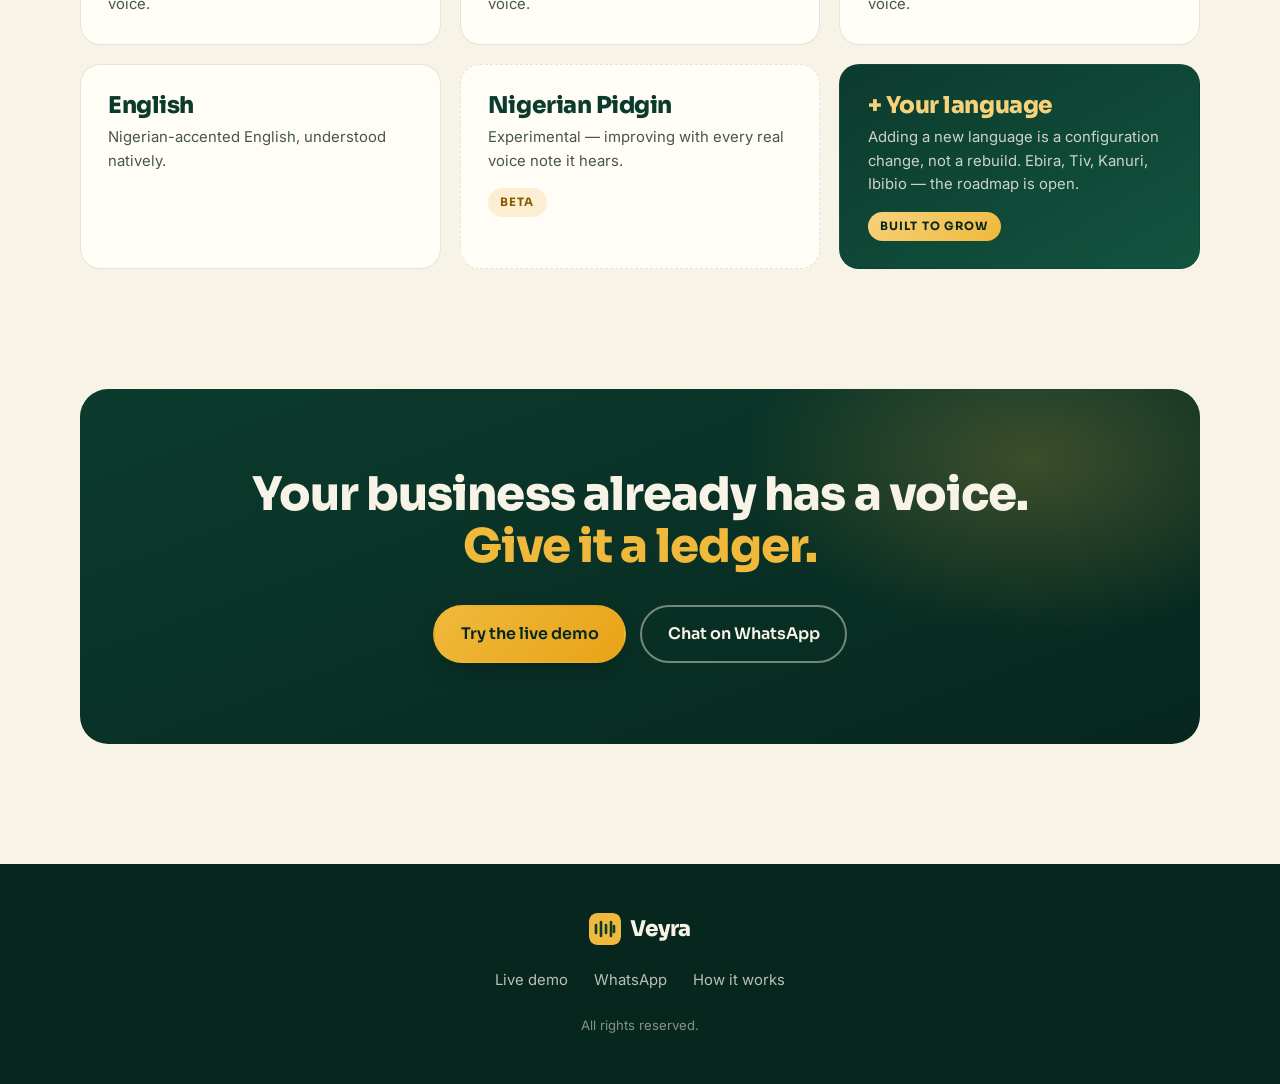
==== commit c0997cd8: "Simplify problem section: drop the three stat cards Keeps just the heading and one line. Removes the" ====
--- a/site/index.html
+++ b/site/index.html
@@ -84,23 +84,6 @@
         <p class="section-sub reveal">
           Nigeria&rsquo;s markets run on trust, memory and voice. That works — until it doesn&rsquo;t.
         </p>
-        <div class="stat-grid">
-          <article class="stat-card reveal">
-            <span class="stat-number"><span class="counter" data-target="40" data-suffix="M">0</span></span>
-            <h3>Businesses, one notebook — or none</h3>
-            <p>Nigeria has roughly 40 million MSMEs (SMEDAN/NBS). Most keep their books in their head, on loose paper, or not at all.</p>
-          </article>
-          <article class="stat-card reveal">
-            <span class="stat-number"><span class="counter" data-target="26" data-suffix="%">0</span></span>
-            <h3>Formally excluded — and even the rest lack records</h3>
-            <p>26% of Nigerian adults are outside the formal financial system (EFInA 2023). And without books, even banked traders can&rsquo;t prove a loan case.</p>
-          </article>
-          <article class="stat-card reveal">
-            <span class="stat-number"><span class="counter" data-target="0" data-prefix="₦">₦0</span></span>
-            <h3>The value of a forgotten debt</h3>
-            <p>Market credit keeps trade moving — but &ldquo;who owes me?&rdquo; should never be a guessing game at the end of the week.</p>
-          </article>
-        </div>
       </div>
     </section>
 
--- a/site/styles.css
+++ b/site/styles.css
@@ -173,26 +173,8 @@
   50%      { transform: translateY(-12px); }
 }
 
-/* ---------- Problem / stats ---------- */
+/* ---------- Problem ---------- */
 .problem { background: var(--cream-deep); }
-
-.stat-grid { display: grid; gap: 1.2rem; margin-top: 3rem; }
-
-.stat-card {
-  background: var(--card); border: 1px solid var(--line);
-  border-radius: var(--radius); padding: 1.8rem;
-  transition: transform 0.2s ease, box-shadow 0.2s ease;
-}
-.stat-card:hover { transform: translateY(-4px); box-shadow: var(--shadow-soft); }
-
-.stat-number {
-  display: block; font-family: var(--font-display);
-  font-size: clamp(2.6rem, 7vw, 3.6rem); font-weight: 800;
-  color: var(--green-700); letter-spacing: -0.03em; line-height: 1;
-  margin-bottom: 0.9rem;
-}
-.stat-card h3 { font-size: 1.12rem; font-weight: 700; color: var(--ink); margin-bottom: 0.5rem; }
-.stat-card p { font-size: 0.95rem; color: var(--ink-soft); }
 
 /* ---------- How it works ---------- */
 .steps {
@@ -383,7 +365,6 @@
    ============================================================ */
 @media (min-width: 640px) {
   .header-nav { display: flex; }
-  .stat-grid { grid-template-columns: repeat(3, 1fr); }
   .steps { grid-template-columns: repeat(2, 1fr); }
   .lang-grid { grid-template-columns: repeat(2, 1fr); }
   .float-card-a { right: 6%; }
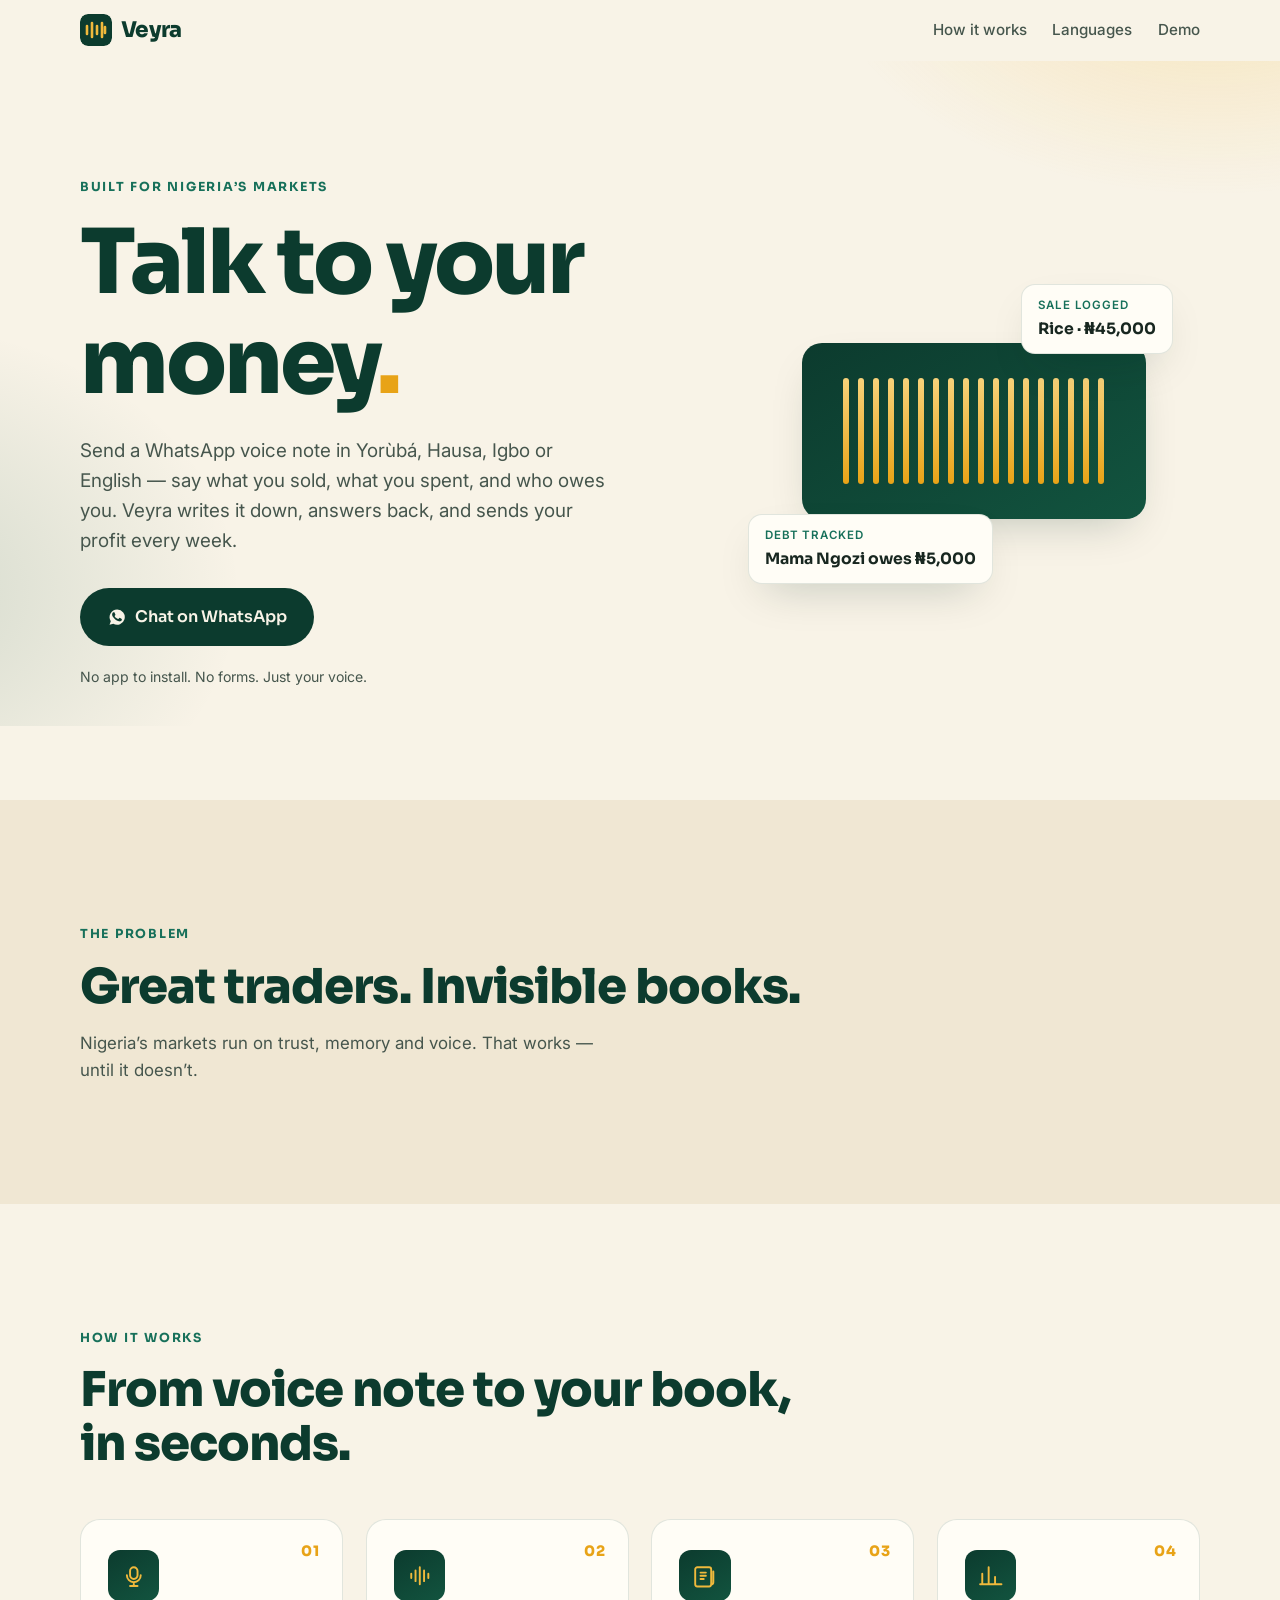
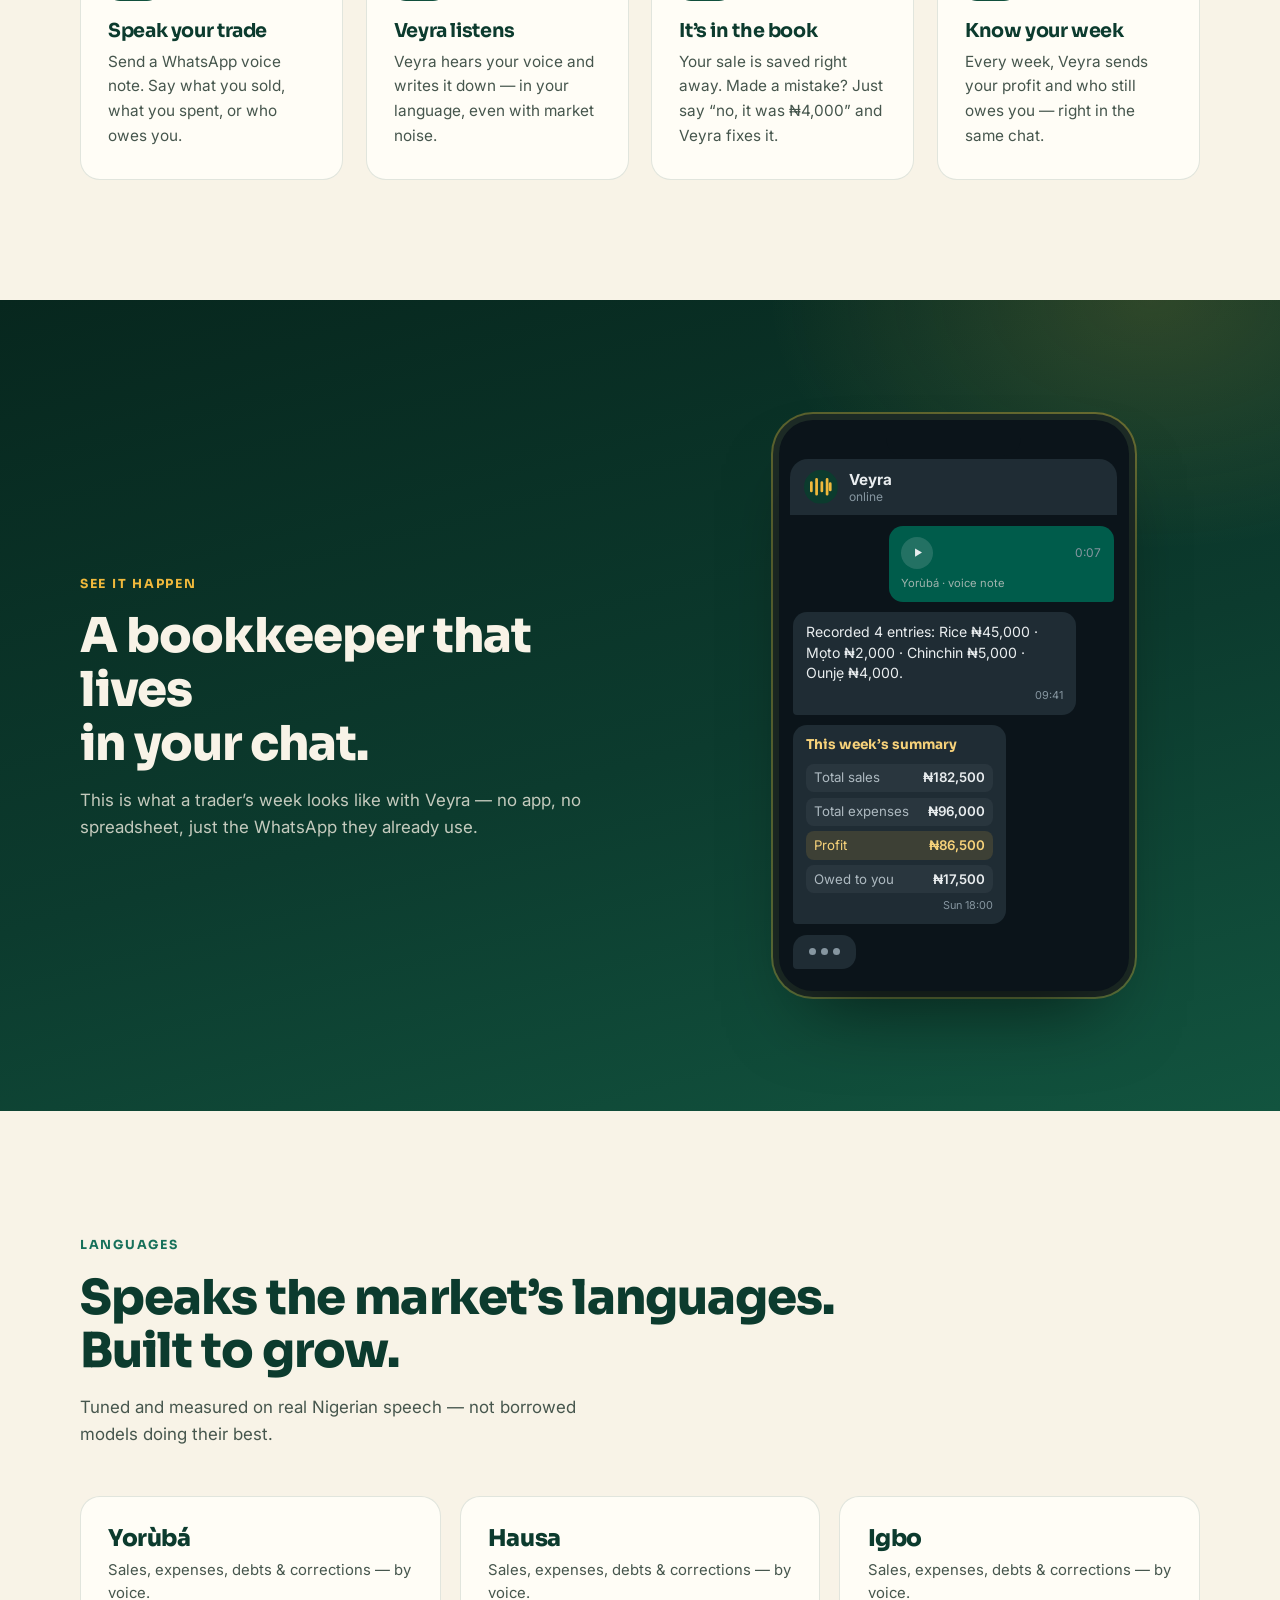
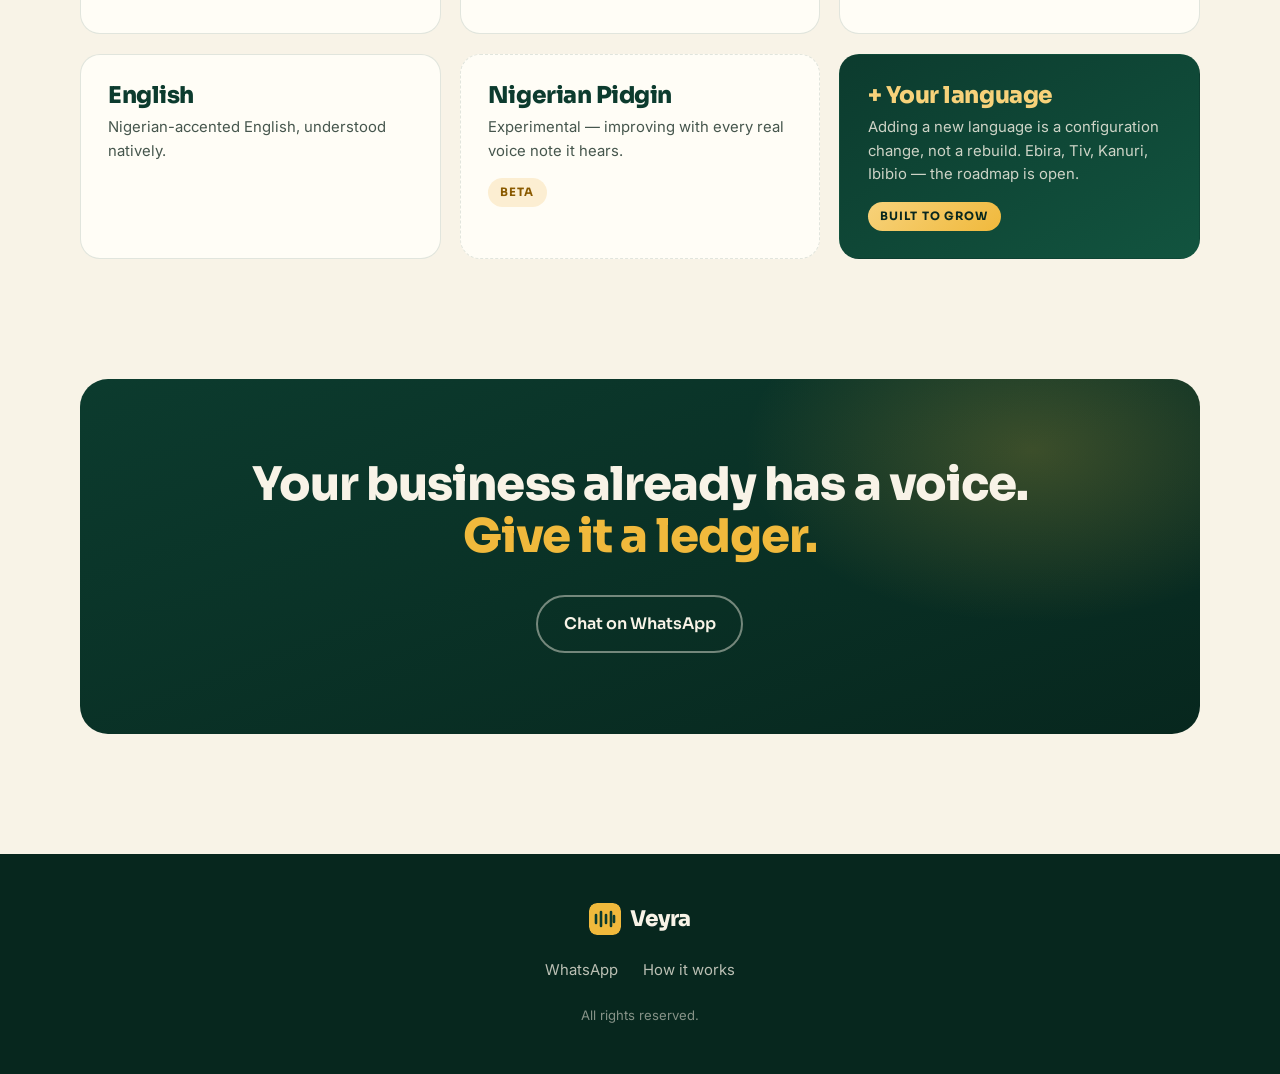
==== commit 2e10e1b4: "Initial commit" ====
--- a/site/index.html
+++ b/site/index.html
@@ -29,7 +29,6 @@
         <a href="#languages">Languages</a>
         <a href="#demo-teaser">Demo</a>
       </nav>
-      <a class="btn btn-small btn-primary" href="/demo">Try the live demo</a>
     </div>
   </header>
 
@@ -48,7 +47,6 @@
             and sends your profit every week.
           </p>
           <div class="hero-ctas reveal">
-            <a class="btn btn-primary" href="/demo">Try the live demo</a>
             <!-- TODO(placeholder): replace href="#" with your wa.me link, e.g. https://wa.me/234XXXXXXXXXX -->
             <a class="btn btn-whatsapp" href="#" data-whatsapp-placeholder>
               <svg viewBox="0 0 24 24" aria-hidden="true"><path fill="currentColor" d="M12.04 2a9.9 9.9 0 0 0-8.4 15.2L2 22l4.9-1.6A9.9 9.9 0 1 0 12.04 2Zm5.8 14.1c-.24.68-1.4 1.3-1.95 1.35-.5.05-1.13.24-3.8-.8-3.2-1.26-5.25-4.55-5.4-4.76-.16-.21-1.3-1.73-1.3-3.3 0-1.57.82-2.34 1.11-2.66.29-.32.64-.4.85-.4h.61c.2 0 .46-.07.71.55.26.64.87 2.2.95 2.36.08.16.13.35.02.56-.1.21-.16.34-.31.53-.16.19-.33.42-.47.56-.16.15-.32.32-.14.63.18.32.8 1.3 1.71 2.12 1.18 1.05 2.17 1.37 2.48 1.53.31.15.5.13.68-.08.19-.21.79-.9.99-1.22.21-.31.42-.26.7-.15.29.1 1.83.86 2.14 1.02.32.16.53.24.6.37.08.14.08.79-.16 1.57Z"/></svg>
@@ -135,7 +133,6 @@
             This is what a trader&rsquo;s week looks like with Veyra — no app, no spreadsheet,
             just the WhatsApp they already use.
           </p>
-          <a class="btn btn-gold reveal" href="/demo">Try the live demo</a>
         </div>
 
         <div class="phone reveal" aria-label="Mockup of a WhatsApp conversation with Veyra">
@@ -229,7 +226,6 @@
       <div class="container final-cta-inner reveal">
         <h2>Your business already has a voice.<br /><span class="gold-text">Give it a ledger.</span></h2>
         <div class="hero-ctas">
-          <a class="btn btn-gold" href="/demo">Try the live demo</a>
           <!-- TODO(placeholder): replace href="#" with your wa.me link -->
           <a class="btn btn-outline-light" href="#" data-whatsapp-placeholder>Chat on WhatsApp</a>
         </div>
@@ -249,7 +245,6 @@
         <span class="wordmark-text">Veyra</span>
       </a>
       <nav class="footer-nav" aria-label="Footer">
-        <a href="/demo">Live demo</a>
         <!-- TODO(placeholder): replace href="#" with your wa.me link -->
         <a href="#" data-whatsapp-placeholder>WhatsApp</a>
         <a href="#how">How it works</a>
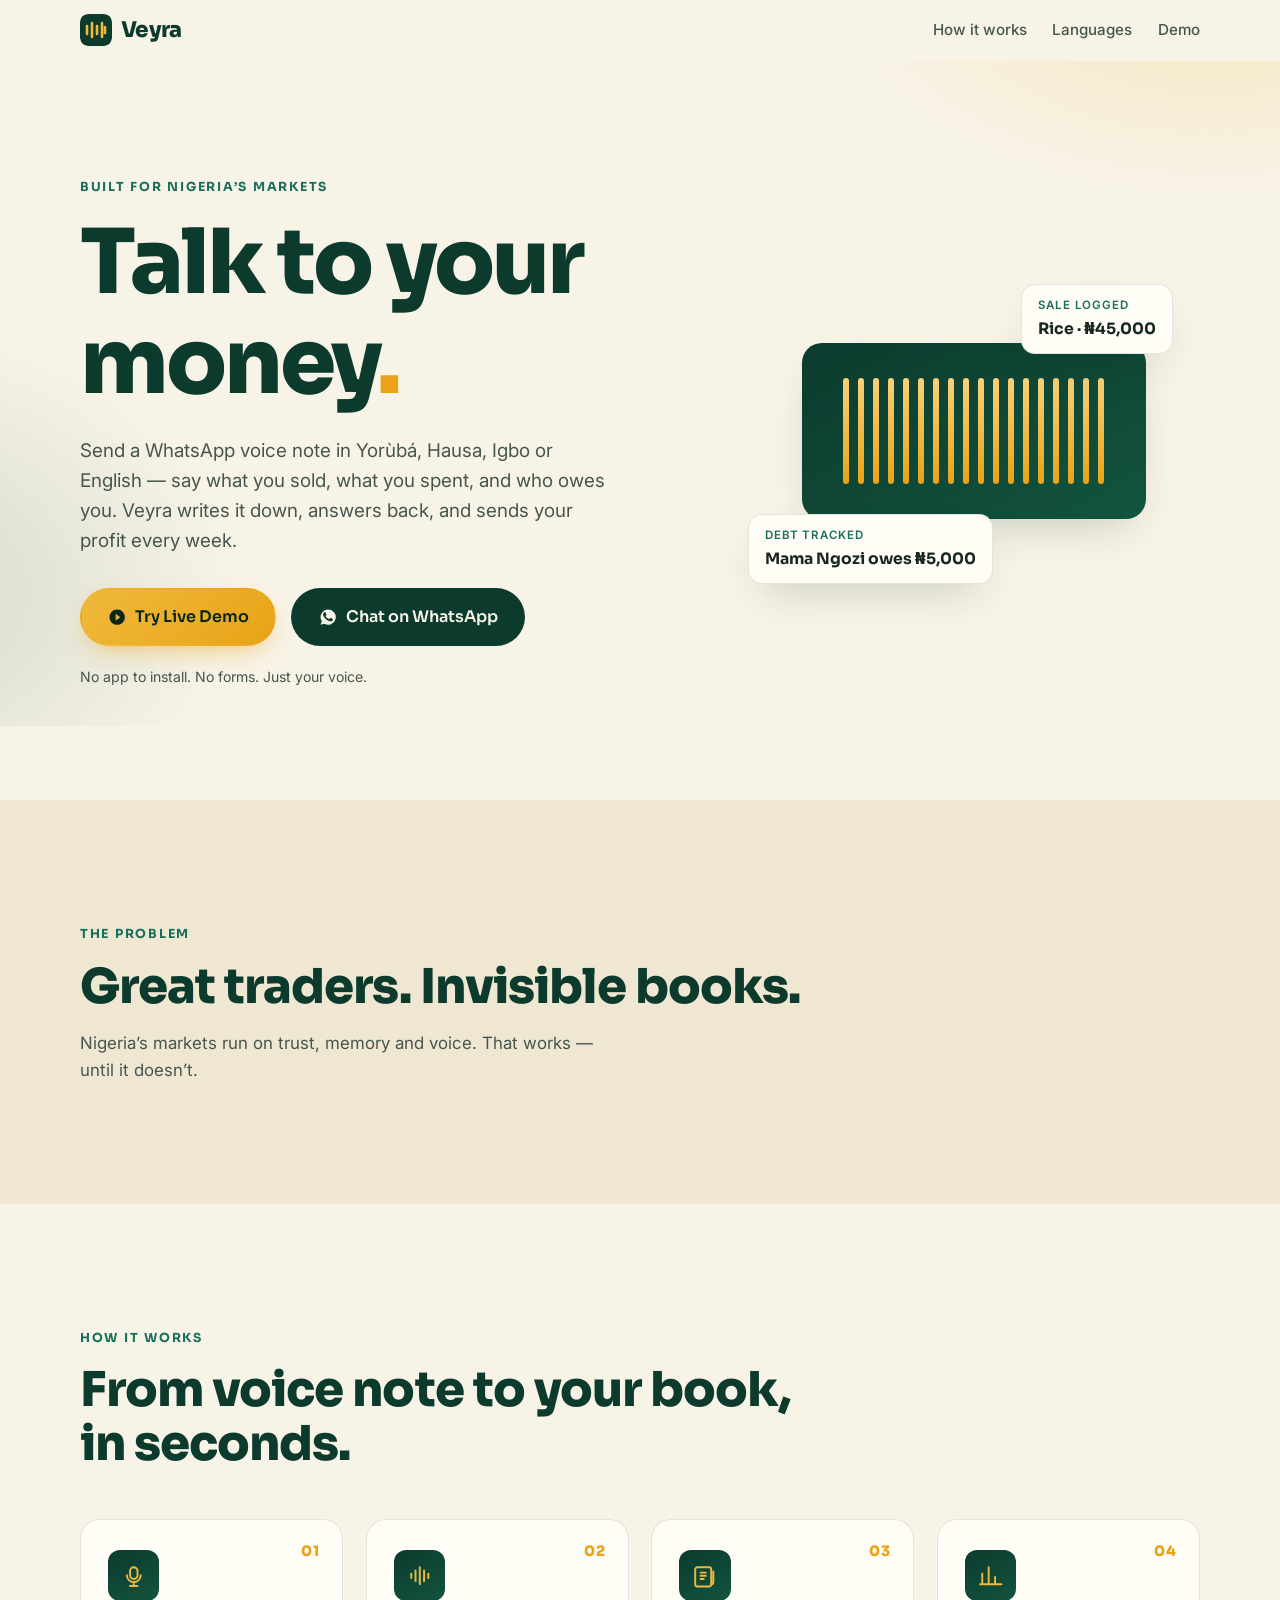
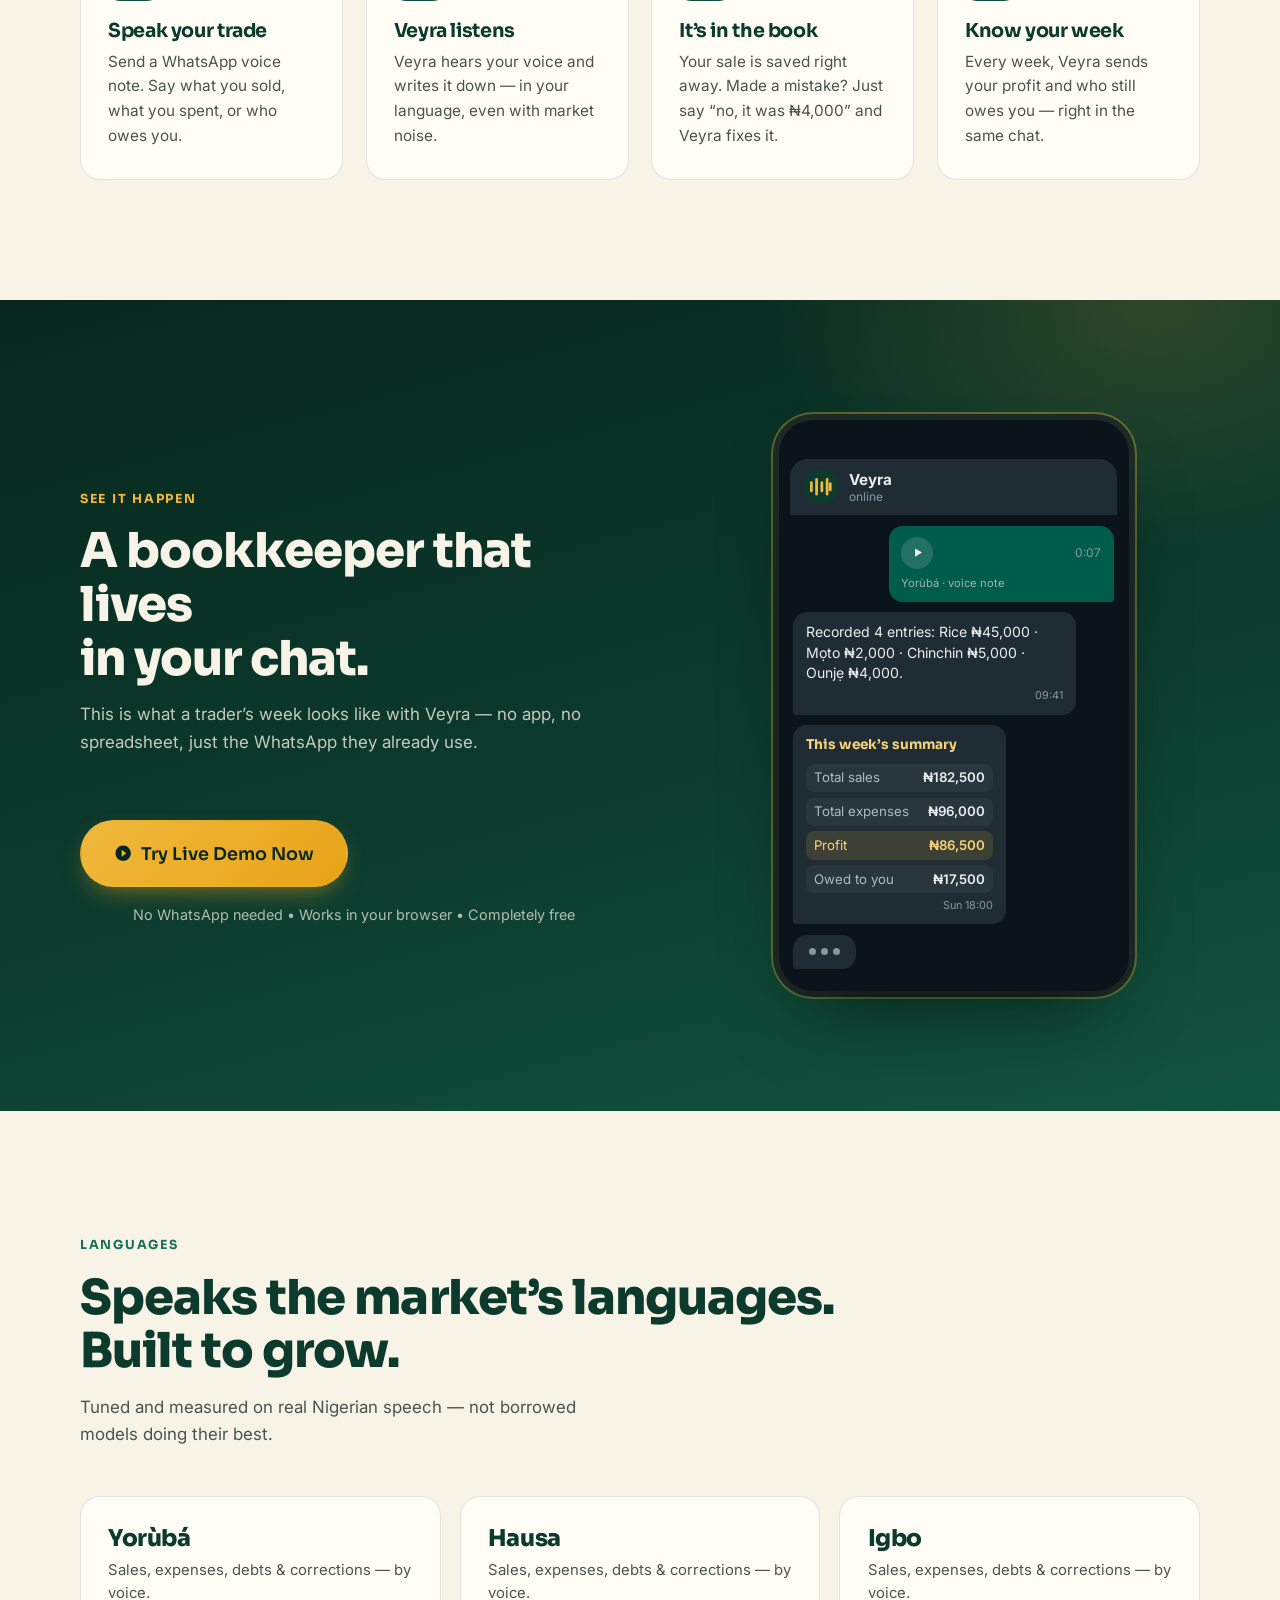
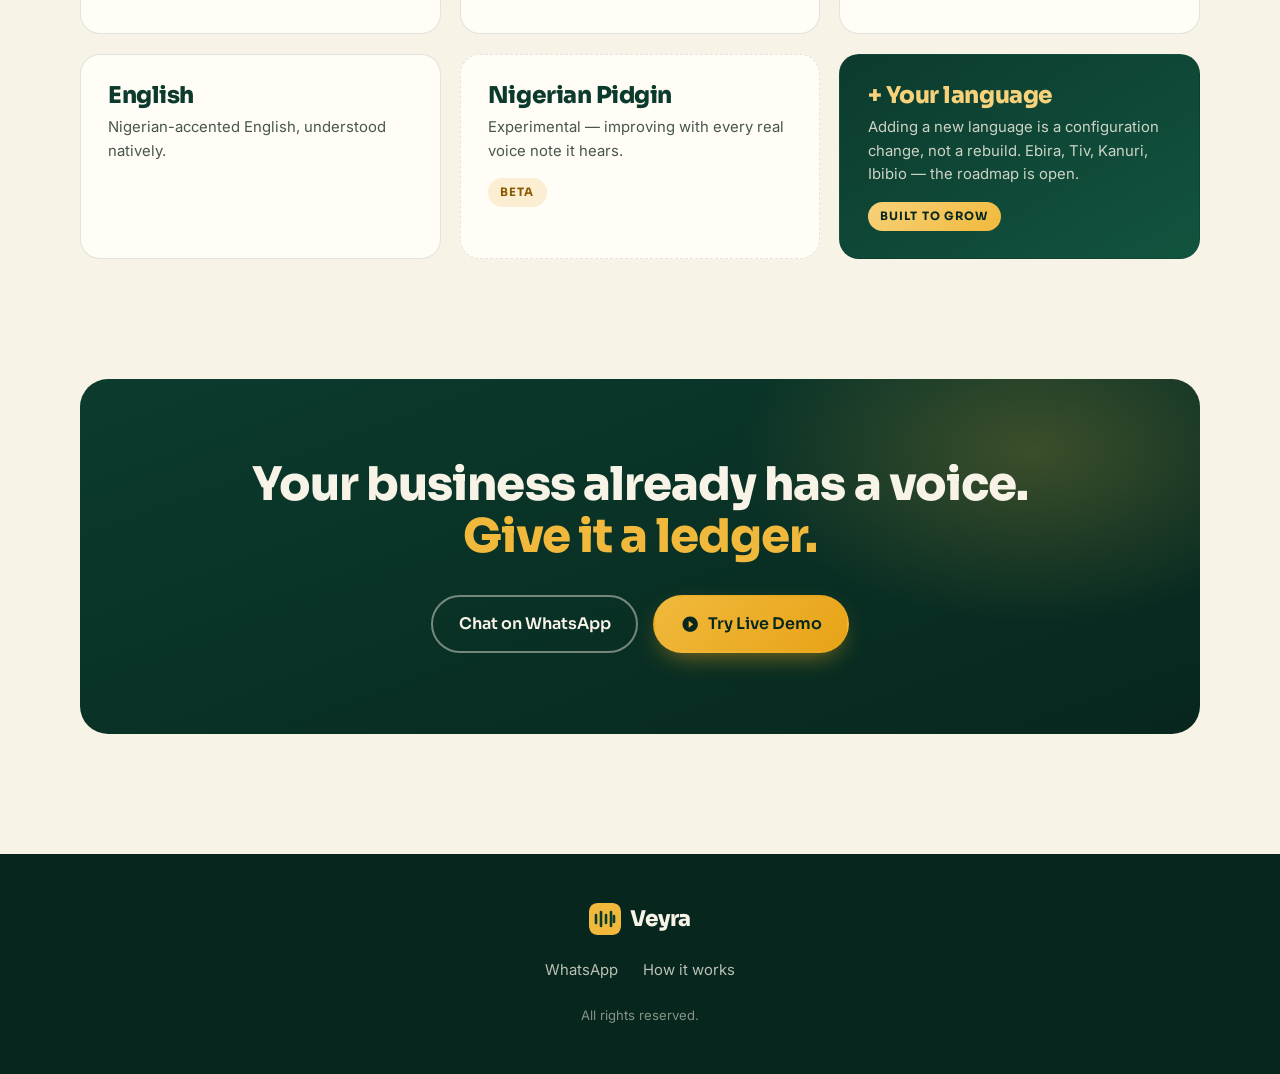
==== commit 519a5a57: "Make live demo more prominent and accessible on the landing page. Enhanced demo accessibility for us" ====
--- a/site/index.html
+++ b/site/index.html
@@ -47,6 +47,10 @@
             and sends your profit every week.
           </p>
           <div class="hero-ctas reveal">
+            <a class="btn btn-primary" href="/demo/">
+              <svg viewBox="0 0 24 24" aria-hidden="true"><path fill="currentColor" d="M12 2C6.48 2 2 6.48 2 12s4.48 10 10 10 10-4.48 10-10S17.52 2 12 2zm-2 14.5v-9l6 4.5-6 4.5z"/></svg>
+              Try Live Demo
+            </a>
             <!-- TODO(placeholder): replace href="#" with your wa.me link, e.g. https://wa.me/234XXXXXXXXXX -->
             <a class="btn btn-whatsapp" href="#" data-whatsapp-placeholder>
               <svg viewBox="0 0 24 24" aria-hidden="true"><path fill="currentColor" d="M12.04 2a9.9 9.9 0 0 0-8.4 15.2L2 22l4.9-1.6A9.9 9.9 0 1 0 12.04 2Zm5.8 14.1c-.24.68-1.4 1.3-1.95 1.35-.5.05-1.13.24-3.8-.8-3.2-1.26-5.25-4.55-5.4-4.76-.16-.21-1.3-1.73-1.3-3.3 0-1.57.82-2.34 1.11-2.66.29-.32.64-.4.85-.4h.61c.2 0 .46-.07.71.55.26.64.87 2.2.95 2.36.08.16.13.35.02.56-.1.21-.16.34-.31.53-.16.19-.33.42-.47.56-.16.15-.32.32-.14.63.18.32.8 1.3 1.71 2.12 1.18 1.05 2.17 1.37 2.48 1.53.31.15.5.13.68-.08.19-.21.79-.9.99-1.22.21-.31.42-.26.7-.15.29.1 1.83.86 2.14 1.02.32.16.53.24.6.37.08.14.08.79-.16 1.57Z"/></svg>
@@ -133,6 +137,13 @@
             This is what a trader&rsquo;s week looks like with Veyra — no app, no spreadsheet,
             just the WhatsApp they already use.
           </p>
+          <div class="demo-cta reveal">
+            <a class="btn btn-primary btn-large" href="/demo/">
+              <svg viewBox="0 0 24 24" aria-hidden="true"><path fill="currentColor" d="M12 2C6.48 2 2 6.48 2 12s4.48 10 10 10 10-4.48 10-10S17.52 2 12 2zm-2 14.5v-9l6 4.5-6 4.5z"/></svg>
+              Try Live Demo Now
+            </a>
+            <p class="demo-note">No WhatsApp needed • Works in your browser • Completely free</p>
+          </div>
         </div>
 
         <div class="phone reveal" aria-label="Mockup of a WhatsApp conversation with Veyra">
@@ -226,6 +237,10 @@
       <div class="container final-cta-inner reveal">
         <h2>Your business already has a voice.<br /><span class="gold-text">Give it a ledger.</span></h2>
         <div class="hero-ctas">
+          <a class="btn btn-primary" href="/demo/">
+            <svg viewBox="0 0 24 24" aria-hidden="true"><path fill="currentColor" d="M12 2C6.48 2 2 6.48 2 12s4.48 10 10 10 10-4.48 10-10S17.52 2 12 2zm-2 14.5v-9l6 4.5-6 4.5z"/></svg>
+            Try Live Demo
+          </a>
           <!-- TODO(placeholder): replace href="#" with your wa.me link -->
           <a class="btn btn-outline-light" href="#" data-whatsapp-placeholder>Chat on WhatsApp</a>
         </div>
--- a/site/styles.css
+++ b/site/styles.css
@@ -72,6 +72,7 @@
 .btn-outline-light { border-color: rgba(248, 243, 231, 0.45); color: var(--cream); }
 .btn-outline-light:hover { background: rgba(248, 243, 231, 0.1); }
 .btn-small { padding: 0.55rem 1.1rem; font-size: 0.9rem; }
+.btn-large { padding: 1.1rem 2rem; font-size: 1.1rem; }
 
 /* ---------- Eyebrow / section headings ---------- */
 .eyebrow {
@@ -130,6 +131,8 @@
 .hero-sub { max-width: 33rem; margin-top: 1.4rem; font-size: clamp(1.02rem, 2.4vw, 1.18rem); color: var(--ink-soft); }
 
 .hero-ctas { display: flex; flex-wrap: wrap; gap: 0.9rem; margin-top: 2rem; }
+.hero-ctas .btn-primary { order: 1; }
+.hero-ctas .btn-whatsapp { order: 2; }
 .hero-note { margin-top: 1.2rem; font-size: 0.88rem; color: var(--ink-soft); }
 
 /* Hero art: animated waveform + floating cards */
@@ -214,7 +217,15 @@
 .demo-teaser .section-title { color: var(--cream); }
 
 .demo-inner { display: grid; gap: 3.5rem; align-items: center; }
-.demo-copy .btn-gold { margin-top: 2rem; }
+.demo-copy .btn-primary { margin-top: 2rem; }
+
+.demo-cta { margin-top: 2rem; }
+.demo-note { 
+  margin-top: 1rem; 
+  font-size: 0.9rem; 
+  color: rgba(248, 243, 231, 0.7); 
+  text-align: center;
+}
 
 /* Phone mock */
 .phone {
